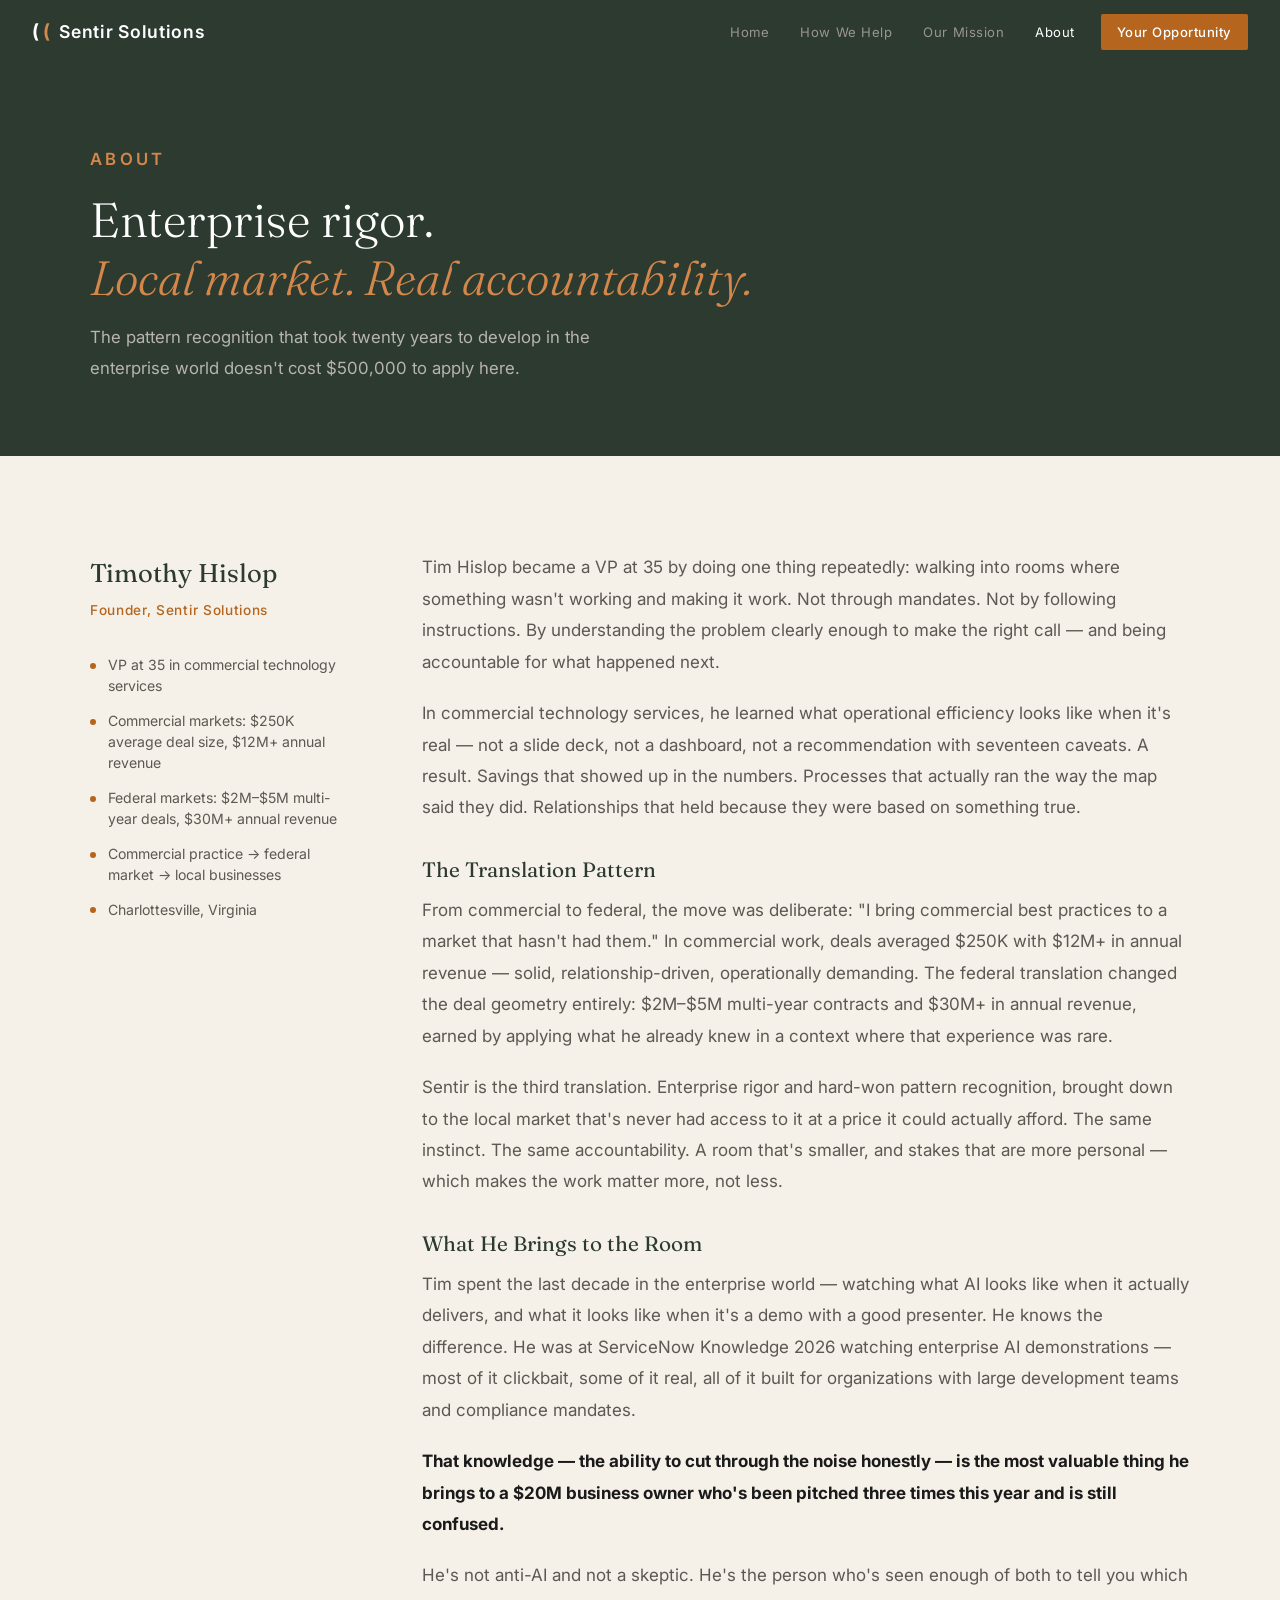
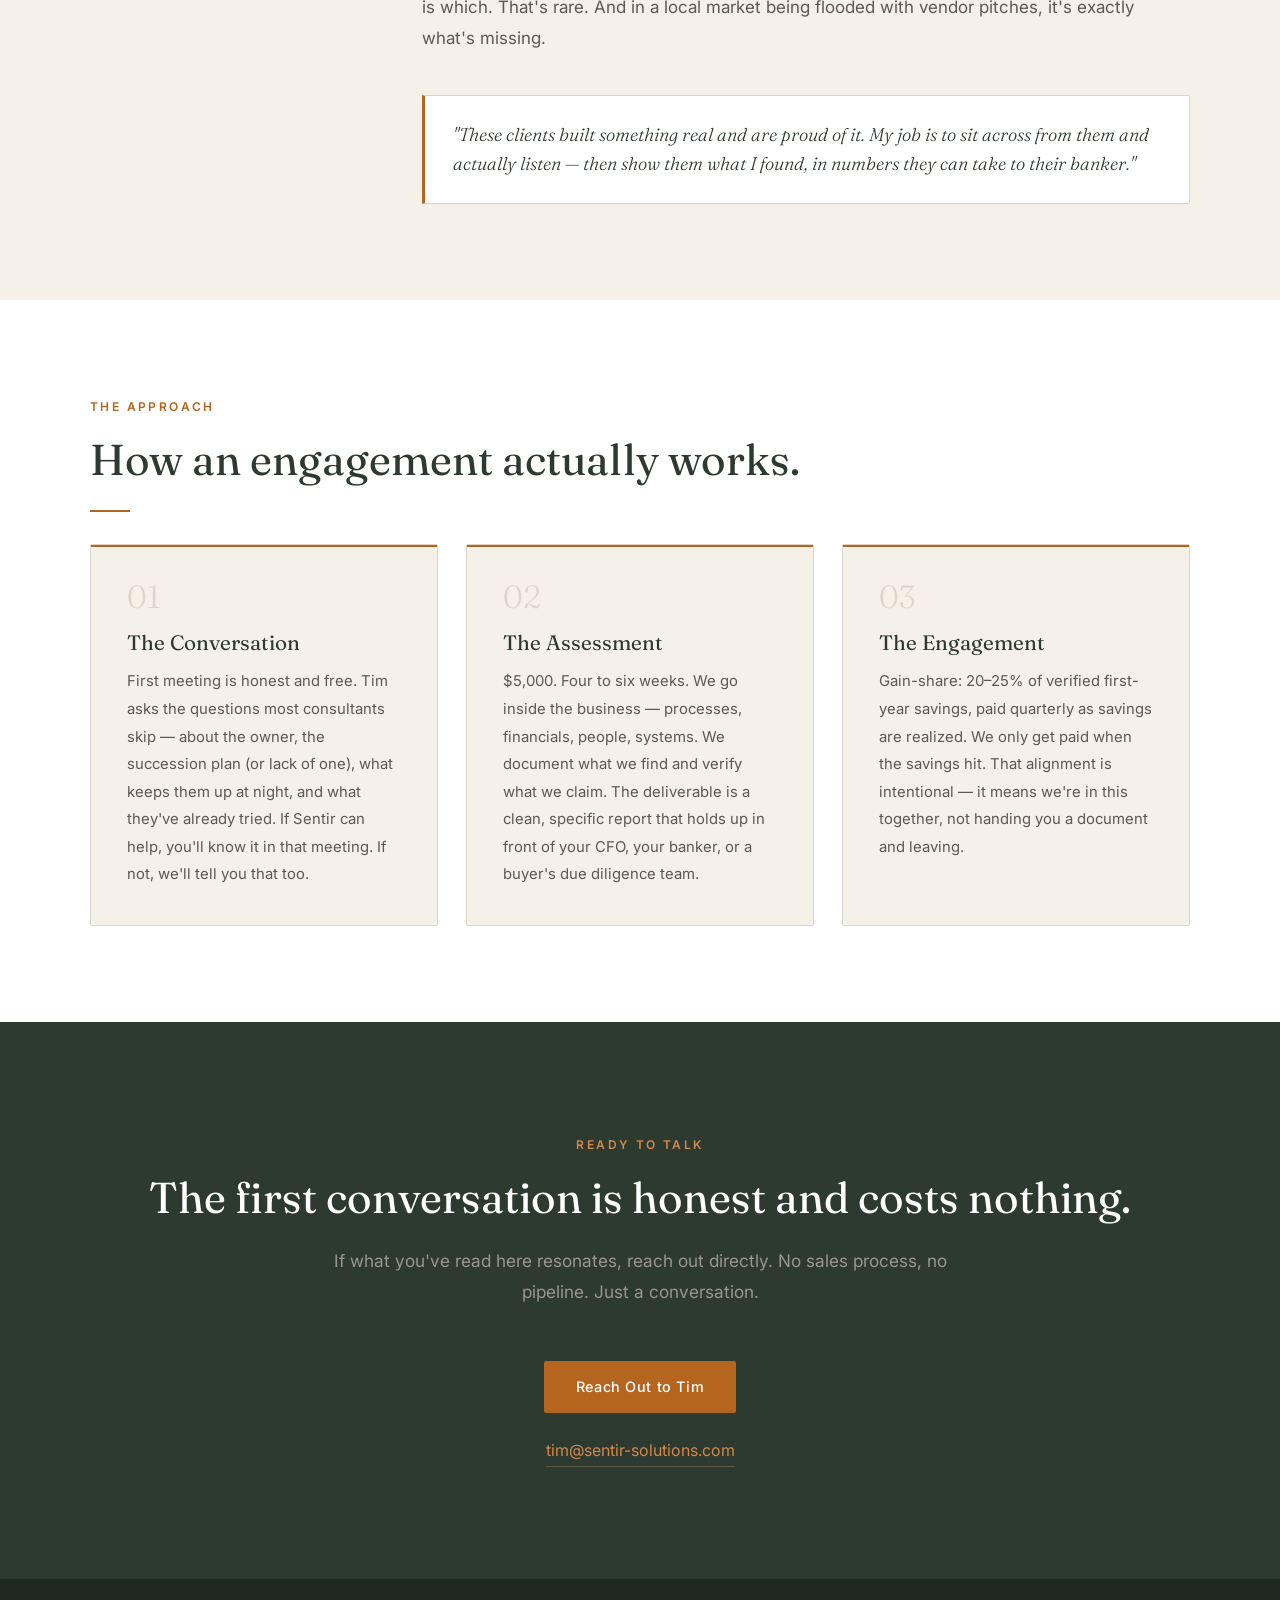
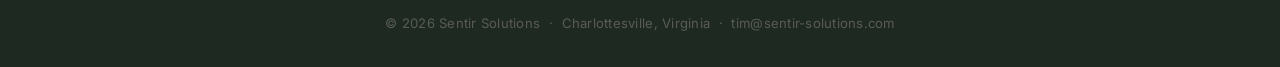
==== about.html @ 511f0173 "site updates" ====
<!DOCTYPE html>
<html lang="en">
<head>
  <meta charset="UTF-8" />
  <meta name="viewport" content="width=device-width, initial-scale=1.0" />
  <title>About — Sentir Solutions</title>
  <meta name="description" content="Tim Hislop brings twenty years of enterprise-scale pattern recognition to Virginia businesses that have never had access to it — at a price they can actually afford." />
  <link rel="preconnect" href="https://fonts.googleapis.com" />
  <link rel="preconnect" href="https://fonts.gstatic.com" crossorigin />
  <link href="https://fonts.googleapis.com/css2?family=Fraunces:ital,opsz,wght@0,9..144,300;0,9..144,400;0,9..144,600;1,9..144,300&family=Inter:wght@300;400;500;600&display=swap" rel="stylesheet" />
  <link rel="stylesheet" href="css/styles.css" />
</head>
<body>

  <nav>
    <a class="nav-logo" href="index.html"><span class="mark-pipe1">(</span><span class="mark-pipe2">(</span> Sentir Solutions</a>
    <div class="nav-links">
      <a href="index.html" class="nav-link">Home</a>
      <a href="how-we-help.html" class="nav-link">How We Help</a>
      <a href="mission.html" class="nav-link">Our Mission</a>
      <a href="about.html" class="nav-link active">About</a>
      <a href="opportunity.html" class="nav-link cta">Your Opportunity</a>
    </div>
  </nav>

  <div class="page-hero">
    <div class="container">
      <p class="section-label light">About</p>
      <h1>Enterprise rigor.<br /><em>Local market. Real accountability.</em></h1>
      <p>
        The pattern recognition that took twenty years to develop in the enterprise world
        doesn't cost $500,000 to apply here.
      </p>
    </div>
  </div>

  <!-- MAIN BIO -->
  <section>
    <div class="container">
      <div style="display:grid; grid-template-columns:260px 1fr; gap:4.5rem; align-items:start;" class="two-col">

        <div class="fade-in" style="position:sticky; top:calc(var(--nav-h) + 2rem);">
          <div style="font-family:'Fraunces',serif; font-size:1.6rem; font-weight:400; color:var(--dark); margin-bottom:0.2rem;">Timothy Hislop</div>
          <div style="font-size:0.85rem; color:var(--accent); font-weight:500; letter-spacing:0.05em; margin-bottom:2rem;">Founder, Sentir Solutions</div>
          <div style="display:flex; flex-direction:column; gap:0.85rem;">
            <div style="display:flex; gap:0.75rem; align-items:flex-start; font-size:0.88rem; color:var(--muted); line-height:1.5;">
              <div style="width:6px; height:6px; background:var(--accent); border-radius:50%; margin-top:0.55rem; flex-shrink:0;"></div>
              <span>VP at 35 in commercial technology services</span>
            </div>
            <div style="display:flex; gap:0.75rem; align-items:flex-start; font-size:0.88rem; color:var(--muted); line-height:1.5;">
              <div style="width:6px; height:6px; background:var(--accent); border-radius:50%; margin-top:0.55rem; flex-shrink:0;"></div>
              <span>Commercial markets: $250K average deal size, $12M+ annual revenue</span>
            </div>
            <div style="display:flex; gap:0.75rem; align-items:flex-start; font-size:0.88rem; color:var(--muted); line-height:1.5;">
              <div style="width:6px; height:6px; background:var(--accent); border-radius:50%; margin-top:0.55rem; flex-shrink:0;"></div>
              <span>Federal markets: $2M–$5M multi-year deals, $30M+ annual revenue</span>
            </div>
            <div style="display:flex; gap:0.75rem; align-items:flex-start; font-size:0.88rem; color:var(--muted); line-height:1.5;">
              <div style="width:6px; height:6px; background:var(--accent); border-radius:50%; margin-top:0.55rem; flex-shrink:0;"></div>
              <span>Commercial practice → federal market → local businesses</span>
            </div>
            <div style="display:flex; gap:0.75rem; align-items:flex-start; font-size:0.88rem; color:var(--muted); line-height:1.5;">
              <div style="width:6px; height:6px; background:var(--accent); border-radius:50%; margin-top:0.55rem; flex-shrink:0;"></div>
              <span>Charlottesville, Virginia</span>
            </div>
          </div>
        </div>

        <div class="fade-in">
          <p style="color:var(--muted); margin-bottom:1.25rem;">
            Tim Hislop became a VP at 35 by doing one thing repeatedly: walking into rooms
            where something wasn't working and making it work. Not through mandates.
            Not by following instructions. By understanding the problem clearly enough
            to make the right call — and being accountable for what happened next.
          </p>
          <p style="color:var(--muted); margin-bottom:1.25rem;">
            In commercial technology services, he learned what operational efficiency looks like
            when it's real — not a slide deck, not a dashboard, not a recommendation with
            seventeen caveats. A result. Savings that showed up in the numbers.
            Processes that actually ran the way the map said they did.
            Relationships that held because they were based on something true.
          </p>

          <h3 style="margin-top:2rem; margin-bottom:0.75rem;">The Translation Pattern</h3>
          <p style="color:var(--muted); margin-bottom:1.25rem;">
            From commercial to federal, the move was deliberate: "I bring commercial best practices
            to a market that hasn't had them." In commercial work, deals averaged $250K with
            $12M+ in annual revenue — solid, relationship-driven, operationally demanding.
            The federal translation changed the deal geometry entirely: $2M–$5M multi-year
            contracts and $30M+ in annual revenue, earned by applying what he already knew
            in a context where that experience was rare.
          </p>
          <p style="color:var(--muted); margin-bottom:1.25rem;">
            Sentir is the third translation. Enterprise rigor and hard-won pattern recognition,
            brought down to the local market that's never had access to it at a price
            it could actually afford. The same instinct. The same accountability.
            A room that's smaller, and stakes that are more personal — which makes
            the work matter more, not less.
          </p>

          <h3 style="margin-top:2rem; margin-bottom:0.75rem;">What He Brings to the Room</h3>
          <p style="color:var(--muted); margin-bottom:1.25rem;">
            Tim spent the last decade in the enterprise world — watching what AI looks like
            when it actually delivers, and what it looks like when it's a demo with a
            good presenter. He knows the difference. He was at ServiceNow Knowledge 2026
            watching enterprise AI demonstrations — most of it clickbait, some of it real,
            all of it built for organizations with large development teams and compliance mandates.
          </p>
          <p style="color:var(--muted); margin-bottom:1.25rem;">
            <strong style="color:var(--text);">
              That knowledge — the ability to cut through the noise honestly — is the most
              valuable thing he brings to a $20M business owner who's been pitched three
              times this year and is still confused.
            </strong>
          </p>
          <p style="color:var(--muted);">
            He's not anti-AI and not a skeptic. He's the person who's seen enough of both
            to tell you which is which. That's rare. And in a local market being flooded
            with vendor pitches, it's exactly what's missing.
          </p>

          <div style="background:var(--bg-alt); border:1px solid var(--border); border-left:3px solid var(--accent); padding:1.5rem 1.75rem; margin-top:2.5rem; border-radius:0 2px 2px 0;">
            <p style="font-family:'Fraunces',serif; font-size:1.15rem; font-weight:300; font-style:italic; color:var(--dark); line-height:1.6; margin:0;">
              "These clients built something real and are proud of it.
              My job is to sit across from them and actually listen — then show them
              what I found, in numbers they can take to their banker."
            </p>
          </div>
        </div>

      </div>
    </div>
  </section>

  <!-- SENTIR APPROACH -->
  <section class="alt">
    <div class="container">
      <p class="section-label fade-in">The Approach</p>
      <h2 class="fade-in">How an engagement actually works.</h2>
      <div class="divider fade-in"></div>
      <div style="display:grid; grid-template-columns:repeat(3,1fr); gap:1.75rem;" class="three-col fade-in">
        <div class="card">
          <div class="card-number">01</div>
          <h3>The Conversation</h3>
          <p style="font-size:0.93rem; color:var(--muted);">
            First meeting is honest and free. Tim asks the questions most consultants skip —
            about the owner, the succession plan (or lack of one), what keeps them up at night,
            and what they've already tried. If Sentir can help, you'll know it in that meeting.
            If not, we'll tell you that too.
          </p>
        </div>
        <div class="card">
          <div class="card-number">02</div>
          <h3>The Assessment</h3>
          <p style="font-size:0.93rem; color:var(--muted);">
            $5,000. Four to six weeks. We go inside the business — processes, financials,
            people, systems. We document what we find and verify what we claim.
            The deliverable is a clean, specific report that holds up in front of
            your CFO, your banker, or a buyer's due diligence team.
          </p>
        </div>
        <div class="card">
          <div class="card-number">03</div>
          <h3>The Engagement</h3>
          <p style="font-size:0.93rem; color:var(--muted);">
            Gain-share: 20–25% of verified first-year savings, paid quarterly as savings
            are realized. We only get paid when the savings hit. That alignment is intentional —
            it means we're in this together, not handing you a document and leaving.
          </p>
        </div>
      </div>
    </div>
  </section>

  <section class="contact-section">
    <div class="container">
      <p class="section-label light fade-in">Ready to Talk</p>
      <h2 class="light fade-in">The first conversation is honest and costs nothing.</h2>
      <p class="lead light fade-in" style="margin:1.25rem auto 0;">
        If what you've read here resonates, reach out directly.
        No sales process, no pipeline. Just a conversation.
      </p>
      <br />
      <a class="btn-primary fade-in" href="mailto:tim@sentir-solutions.com" style="margin-top:1.5rem;">
        Reach Out to Tim
      </a>
      <br />
      <a class="contact-email fade-in" href="mailto:tim@sentir-solutions.com">tim@sentir-solutions.com</a>
    </div>
  </section>

  <footer>
    <p>© 2026 Sentir Solutions &nbsp;·&nbsp; Charlottesville, Virginia &nbsp;·&nbsp;
      <a href="mailto:tim@sentir-solutions.com">tim@sentir-solutions.com</a>
    </p>
  </footer>

  <script>
    const observer = new IntersectionObserver(
      (entries) => entries.forEach(e => e.isIntersecting && e.target.classList.add('visible')),
      { threshold: 0.1, rootMargin: '0px 0px -30px 0px' }
    );
    document.querySelectorAll('.fade-in').forEach(el => observer.observe(el));
  </script>

</body>
</html>
---- css/styles.css ----
/* ============================================================
   Sentir Solutions — Shared Stylesheet
   ============================================================ */

*, *::before, *::after { box-sizing: border-box; margin: 0; padding: 0; }

:root {
  --bg:        #F5F0E8;  /* Cream — background / fills */
  --bg-alt:    #FFFFFF;  /* White — base */
  --dark:      #2C3A2F;  /* Forest Green — primary dominant */
  --darker:    #1E2A21;  /* Deeper Forest Green — footer */
  --text:      #1A1A1A;
  --muted:     #5C5852;
  --accent:    #B5651D;  /* Copper — accent / contrast */
  --accent-lt: #D4874A;  /* Copper light — for use on dark green backgrounds */
  --border:    #DDD6C8;
  --max:       1100px;
  --nav-h:     64px;
}

html { scroll-behavior: smooth; }

body {
  font-family: 'Inter', sans-serif;
  background: var(--bg);
  color: var(--text);
  font-size: 17px;
  line-height: 1.7;
  -webkit-font-smoothing: antialiased;
}

/* ── GOOGLE FONTS IMPORT ── */
/* Each page links this CSS file after the Google Fonts link tag */

/* ── NAV ── */
nav {
  position: sticky;
  top: 0;
  z-index: 100;
  background: var(--dark);
  padding: 0 2rem;
  height: var(--nav-h);
  display: flex;
  align-items: center;
  justify-content: space-between;
  gap: 1rem;
}

.nav-logo {
  font-family: 'Inter', sans-serif;
  font-weight: 600;
  font-size: 1.1rem;
  color: #FFFFFF;
  letter-spacing: 0.04em;
  text-decoration: none;
  flex-shrink: 0;
  display: flex;
  align-items: center;
  gap: 0.4rem;
}

/* || Sentir Solutions wordmark — Forest Green bg: pipe1=white, pipe2=copper */
.mark-pipe1 {
  color: #FFFFFF;
  font-size: 1.2rem;
  font-weight: 700;
  letter-spacing: -0.1em;
  line-height: 1;
}

.mark-pipe2 {
  color: var(--accent-lt); /* copper on green background */
  font-size: 1.2rem;
  font-weight: 700;
  letter-spacing: 0;
  line-height: 1;
  margin-right: 0.15rem;
}

.nav-links {
  display: flex;
  align-items: center;
  gap: 0.25rem;
}

.nav-link {
  font-family: 'Inter', sans-serif;
  font-size: 0.82rem;
  font-weight: 400;
  letter-spacing: 0.04em;
  color: #9A9690;
  text-decoration: none;
  padding: 0.4rem 0.85rem;
  border-radius: 2px;
  transition: color 0.2s;
  white-space: nowrap;
}

.nav-link:hover { color: #FFFFFF; }
.nav-link.active { color: #FFFFFF; }

.nav-link.cta {
  background: var(--accent);
  color: #FFFFFF;
  font-weight: 500;
  margin-left: 0.5rem;
  padding: 0.45rem 1rem;
  transition: background 0.2s;
}

.nav-link.cta:hover { background: var(--accent-lt); color: #FFFFFF; }
.nav-link.cta.active { background: var(--accent-lt); }

/* ── HERO ── */
.hero {
  background: var(--dark);
  color: #FFFFFF;
  padding: 7rem 2rem 6rem;
  text-align: center;
}

.hero-eyebrow {
  font-size: 0.78rem;
  font-weight: 500;
  letter-spacing: 0.16em;
  text-transform: uppercase;
  color: var(--accent-lt);
  margin-bottom: 1.75rem;
}

.hero h1 {
  font-family: 'Fraunces', serif;
  font-weight: 300;
  font-size: clamp(2.2rem, 5vw, 3.6rem);
  line-height: 1.18;
  max-width: 820px;
  margin: 0 auto 1.75rem;
  color: #FFFFFF;
}

.hero h1 em { font-style: italic; color: var(--accent-lt); }

.hero-sub {
  font-size: 1.1rem;
  color: #B8B4AF;
  max-width: 580px;
  margin: 0 auto 2.75rem;
  line-height: 1.85;
}

.hero-actions {
  display: flex;
  gap: 1rem;
  justify-content: center;
  flex-wrap: wrap;
}

.hero-rule {
  width: 48px;
  height: 2px;
  background: var(--accent);
  margin: 4rem auto 0;
  opacity: 0.5;
}

/* ── BUTTONS ── */
.btn-primary {
  display: inline-block;
  background: var(--accent);
  color: #FFFFFF;
  text-decoration: none;
  font-size: 0.9rem;
  font-weight: 500;
  letter-spacing: 0.04em;
  padding: 0.85rem 2rem;
  border-radius: 2px;
  border: none;
  cursor: pointer;
  transition: background 0.2s;
  font-family: 'Inter', sans-serif;
}

.btn-primary:hover { background: var(--accent-lt); }

.btn-ghost {
  display: inline-block;
  background: transparent;
  color: #FFFFFF;
  text-decoration: none;
  font-size: 0.9rem;
  font-weight: 400;
  letter-spacing: 0.04em;
  padding: 0.85rem 2rem;
  border-radius: 2px;
  border: 1px solid rgba(255,255,255,0.25);
  cursor: pointer;
  transition: border-color 0.2s, color 0.2s;
  font-family: 'Inter', sans-serif;
}

.btn-ghost:hover { border-color: var(--accent-lt); color: var(--accent-lt); }

.btn-outline {
  display: inline-block;
  background: transparent;
  color: var(--accent);
  text-decoration: none;
  font-size: 0.88rem;
  font-weight: 500;
  letter-spacing: 0.04em;
  padding: 0.75rem 1.75rem;
  border-radius: 2px;
  border: 1px solid var(--accent);
  cursor: pointer;
  transition: background 0.2s, color 0.2s;
  font-family: 'Inter', sans-serif;
}

.btn-outline:hover { background: var(--accent); color: #FFFFFF; }

/* ── LAYOUT ── */
.container {
  max-width: var(--max);
  margin: 0 auto;
}

section { padding: 6rem 2rem; }
section.alt { background: var(--bg-alt); }
section.dark { background: var(--dark); color: #FFFFFF; }

/* ── TYPOGRAPHY ── */
.section-label {
  font-size: 0.75rem;
  font-weight: 600;
  letter-spacing: 0.2em;
  text-transform: uppercase;
  color: var(--accent);
  margin-bottom: 1rem;
}

.section-label.light { color: var(--accent-lt); }

h2 {
  font-family: 'Fraunces', serif;
  font-weight: 400;
  font-size: clamp(1.8rem, 3.5vw, 2.7rem);
  line-height: 1.22;
  color: var(--dark);
  margin-bottom: 1.25rem;
}

h2.light { color: #FFFFFF; }
h2 em { font-style: italic; color: var(--accent); }
h2.light em { color: var(--accent-lt); }

h3 {
  font-family: 'Fraunces', serif;
  font-weight: 400;
  font-size: 1.3rem;
  color: var(--dark);
  line-height: 1.3;
  margin-bottom: 0.75rem;
}

.lead {
  font-size: 1.08rem;
  color: var(--muted);
  max-width: 640px;
  line-height: 1.85;
}

.lead.light { color: #9A9690; }

p { line-height: 1.85; }

.divider {
  width: 40px;
  height: 2px;
  background: var(--accent);
  margin: 1.5rem 0 2rem;
}

/* ── CARDS ── */
.card {
  background: var(--bg);
  border: 1px solid var(--border);
  padding: 2.25rem;
  border-radius: 2px;
  position: relative;
}

.card::before {
  content: '';
  position: absolute;
  top: 0; left: 0; right: 0;
  height: 2px;
  background: var(--accent);
}

.card-number {
  font-family: 'Fraunces', serif;
  font-size: 2rem;
  font-weight: 300;
  color: var(--border);
  margin-bottom: 1rem;
  line-height: 1;
}

/* ── STAT CARDS ── */
.stat-card {
  background: var(--bg);
  border: 1px solid var(--border);
  border-left: 3px solid var(--accent);
  padding: 1.5rem 1.75rem;
  border-radius: 2px;
}

.stat-card .number {
  font-family: 'Fraunces', serif;
  font-size: 2.4rem;
  font-weight: 400;
  color: var(--dark);
  line-height: 1;
  margin-bottom: 0.4rem;
}

.stat-card .label {
  font-size: 0.88rem;
  color: var(--muted);
  line-height: 1.5;
}

/* ── CALLOUT BOX ── */
.callout {
  background: var(--dark);
  color: #FFFFFF;
  padding: 2.5rem;
  border-radius: 2px;
}

.callout .callout-label {
  font-size: 0.72rem;
  font-weight: 600;
  letter-spacing: 0.2em;
  text-transform: uppercase;
  color: var(--accent-lt);
  margin-bottom: 1.25rem;
}

.callout blockquote {
  font-family: 'Fraunces', serif;
  font-weight: 300;
  font-size: 1.35rem;
  line-height: 1.55;
  font-style: italic;
}

.callout .callout-note {
  font-size: 0.82rem;
  color: #9A9690;
  margin-top: 1.25rem;
  line-height: 1.6;
}

/* ── CONTACT SECTION ── */
.contact-section {
  background: var(--dark);
  color: #FFFFFF;
  text-align: center;
  padding: 7rem 2rem;
}

.contact-email {
  display: inline-block;
  font-size: 1rem;
  color: var(--accent-lt);
  text-decoration: none;
  border-bottom: 1px solid rgba(196, 160, 106, 0.3);
  padding-bottom: 2px;
  transition: border-color 0.2s;
  margin-top: 1.5rem;
}

.contact-email:hover { border-color: var(--accent-lt); }

/* ── FOOTER ── */
footer {
  background: var(--darker);
  color: #5A5A5A;
  padding: 2rem;
  text-align: center;
  font-size: 0.82rem;
  letter-spacing: 0.02em;
}

footer a { color: #5A5A5A; text-decoration: none; }
footer a:hover { color: var(--accent-lt); }

/* ── FADE IN ── */
.fade-in {
  opacity: 0;
  transform: translateY(18px);
  transition: opacity 0.65s ease, transform 0.65s ease;
}

.fade-in.visible {
  opacity: 1;
  transform: translateY(0);
}

/* ── PAGE HERO (interior pages) ── */
.page-hero {
  background: var(--dark);
  color: #FFFFFF;
  padding: 5rem 2rem 4.5rem;
}

.page-hero h1 {
  font-family: 'Fraunces', serif;
  font-weight: 300;
  font-size: clamp(2rem, 4vw, 3rem);
  line-height: 1.2;
  color: #FFFFFF;
  max-width: 700px;
  margin-bottom: 1rem;
}

.page-hero h1 em { font-style: italic; color: var(--accent-lt); }

.page-hero p {
  font-size: 1.05rem;
  color: #B8B4AF;
  max-width: 560px;
  line-height: 1.85;
}

/* ── RESPONSIVE ── */
@media (max-width: 900px) {
  .two-col { grid-template-columns: 1fr !important; gap: 2.5rem !important; }
  .three-col { grid-template-columns: 1fr !important; }
}

@media (max-width: 680px) {
  nav { padding: 0 1.25rem; }
  .nav-links { gap: 0; }
  .nav-link { padding: 0.4rem 0.55rem; font-size: 0.75rem; }
  .nav-link.cta { margin-left: 0.25rem; padding: 0.4rem 0.75rem; }
  .hero { padding: 4.5rem 1.25rem 3.5rem; }
  .page-hero { padding: 3.5rem 1.25rem 3rem; }
  section { padding: 4rem 1.25rem; }
  .contact-section { padding: 5rem 1.25rem; }
}
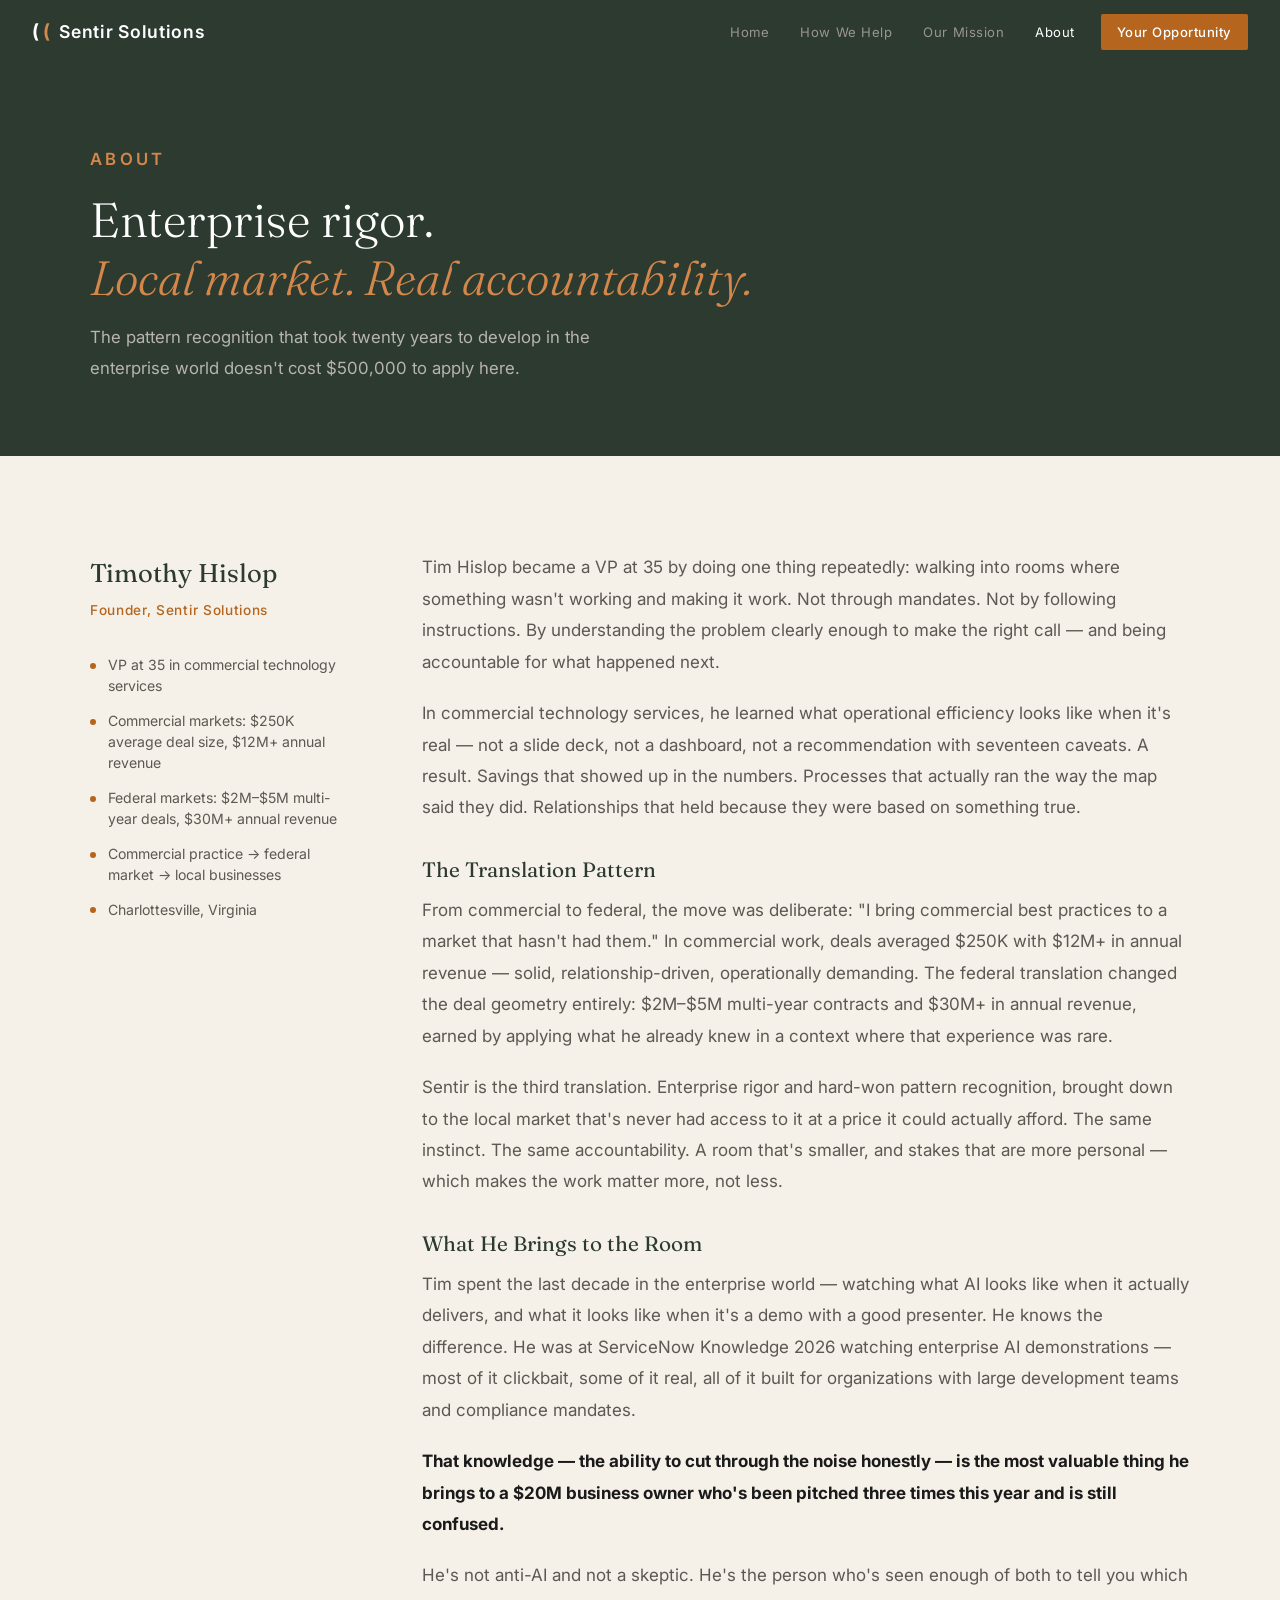
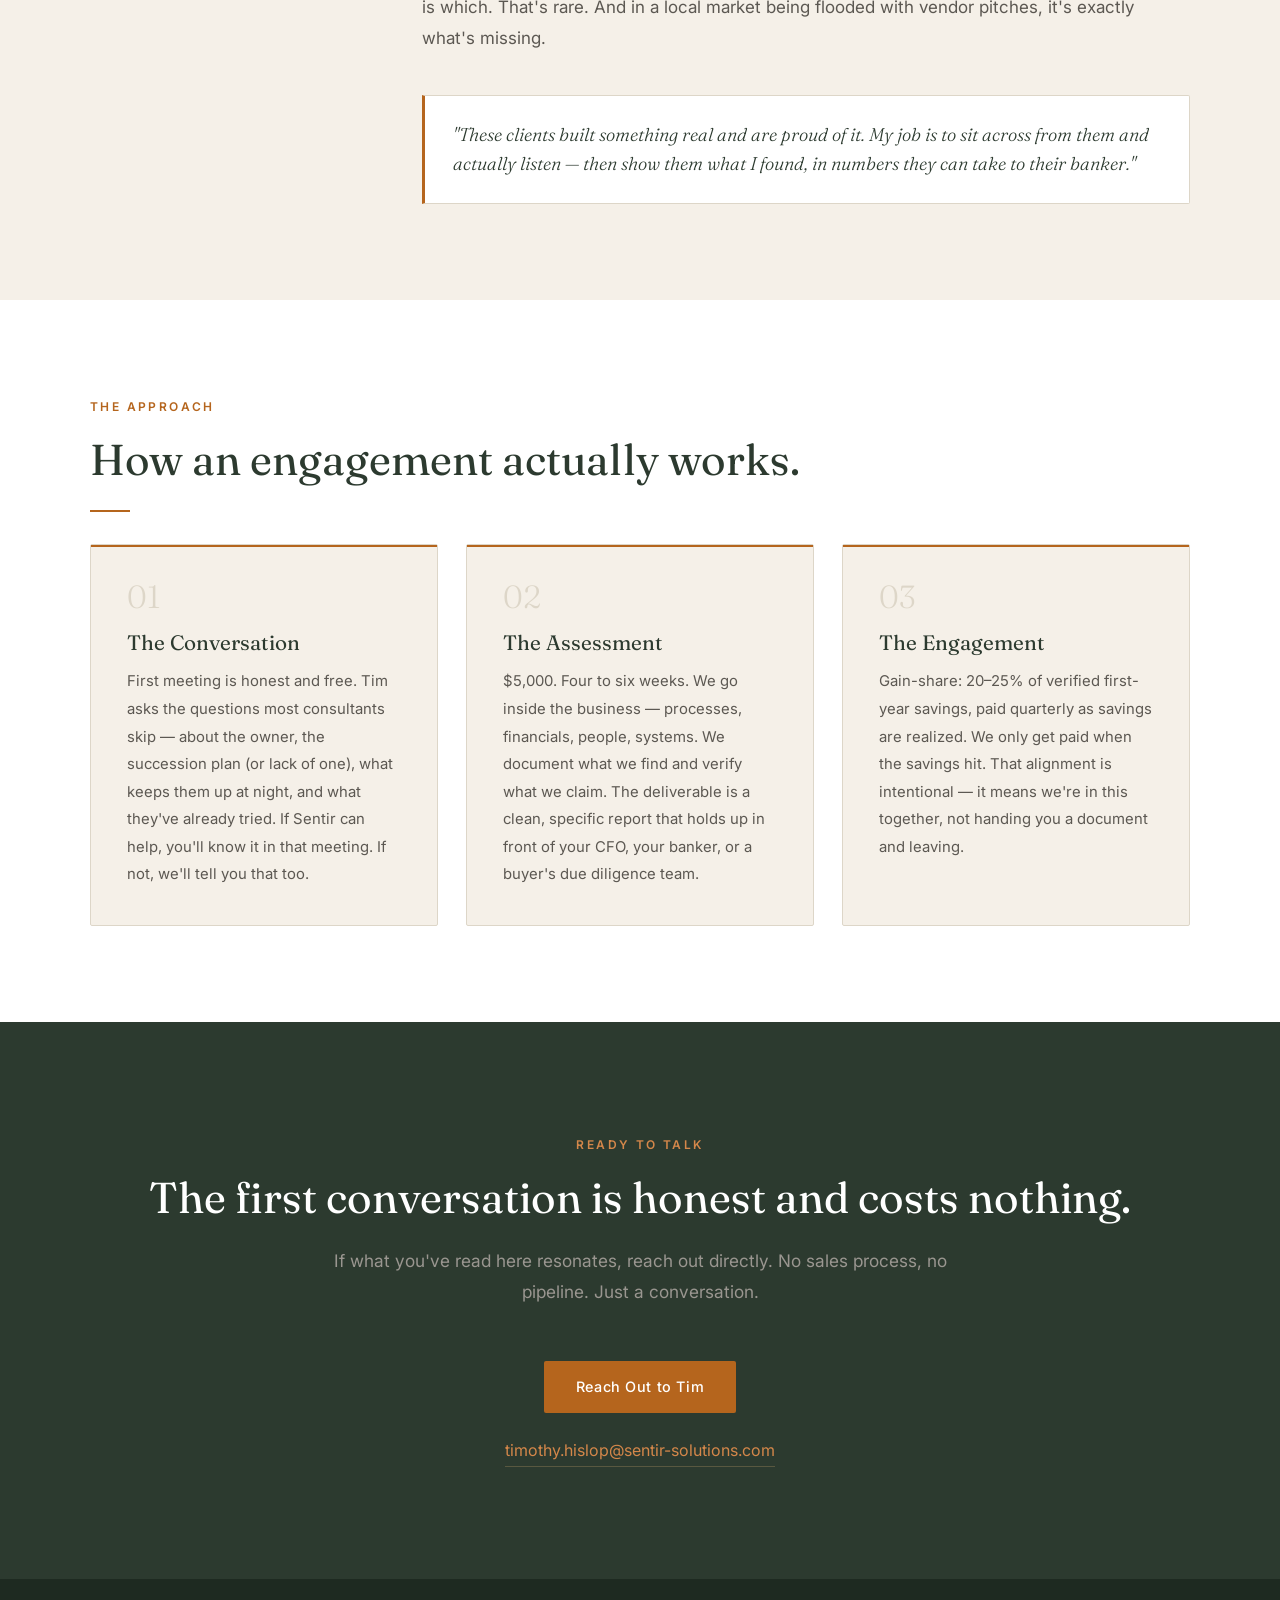
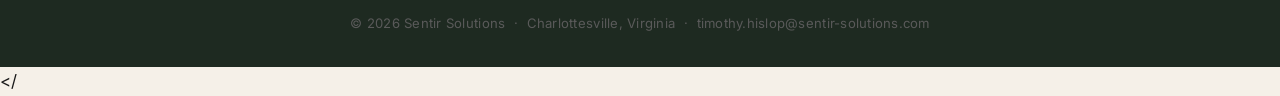
==== commit 90777155: "commit" ====
--- a/about.html
+++ b/about.html
@@ -181,17 +181,17 @@
         No sales process, no pipeline. Just a conversation.
       </p>
       <br />
-      <a class="btn-primary fade-in" href="mailto:tim@sentir-solutions.com" style="margin-top:1.5rem;">
+      <a class="btn-primary fade-in" href="mailto:timothy.hislop@sentir-solutions.com" style="margin-top:1.5rem;">
         Reach Out to Tim
       </a>
       <br />
-      <a class="contact-email fade-in" href="mailto:tim@sentir-solutions.com">tim@sentir-solutions.com</a>
+      <a class="contact-email fade-in" href="mailto:timothy.hislop@sentir-solutions.com">timothy.hislop@sentir-solutions.com</a>
     </div>
   </section>
 
   <footer>
     <p>© 2026 Sentir Solutions &nbsp;·&nbsp; Charlottesville, Virginia &nbsp;·&nbsp;
-      <a href="mailto:tim@sentir-solutions.com">tim@sentir-solutions.com</a>
+      <a href="mailto:timothy.hislop@sentir-solutions.com">timothy.hislop@sentir-solutions.com</a>
     </p>
   </footer>
 
@@ -203,5 +203,4 @@
     document.querySelectorAll('.fade-in').forEach(el => observer.observe(el));
   </script>
 
-</body>
-</html>
+</
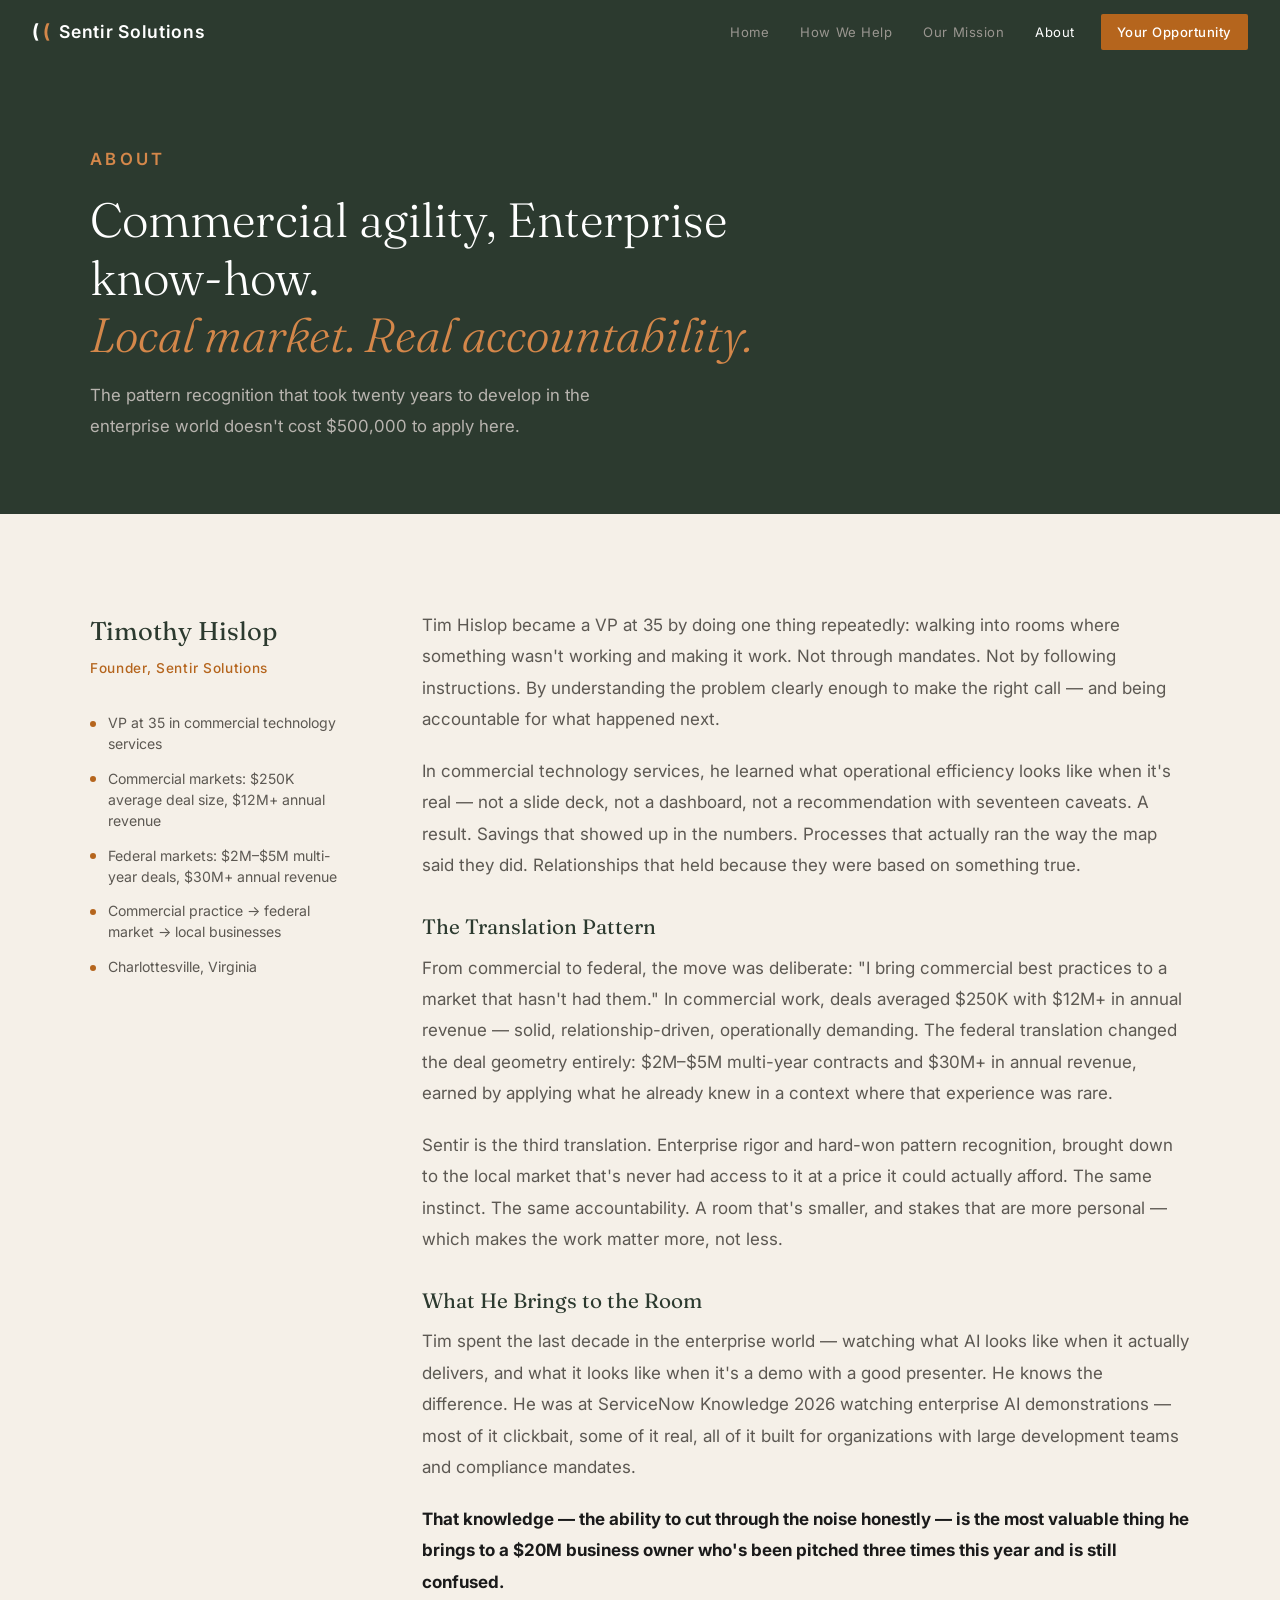
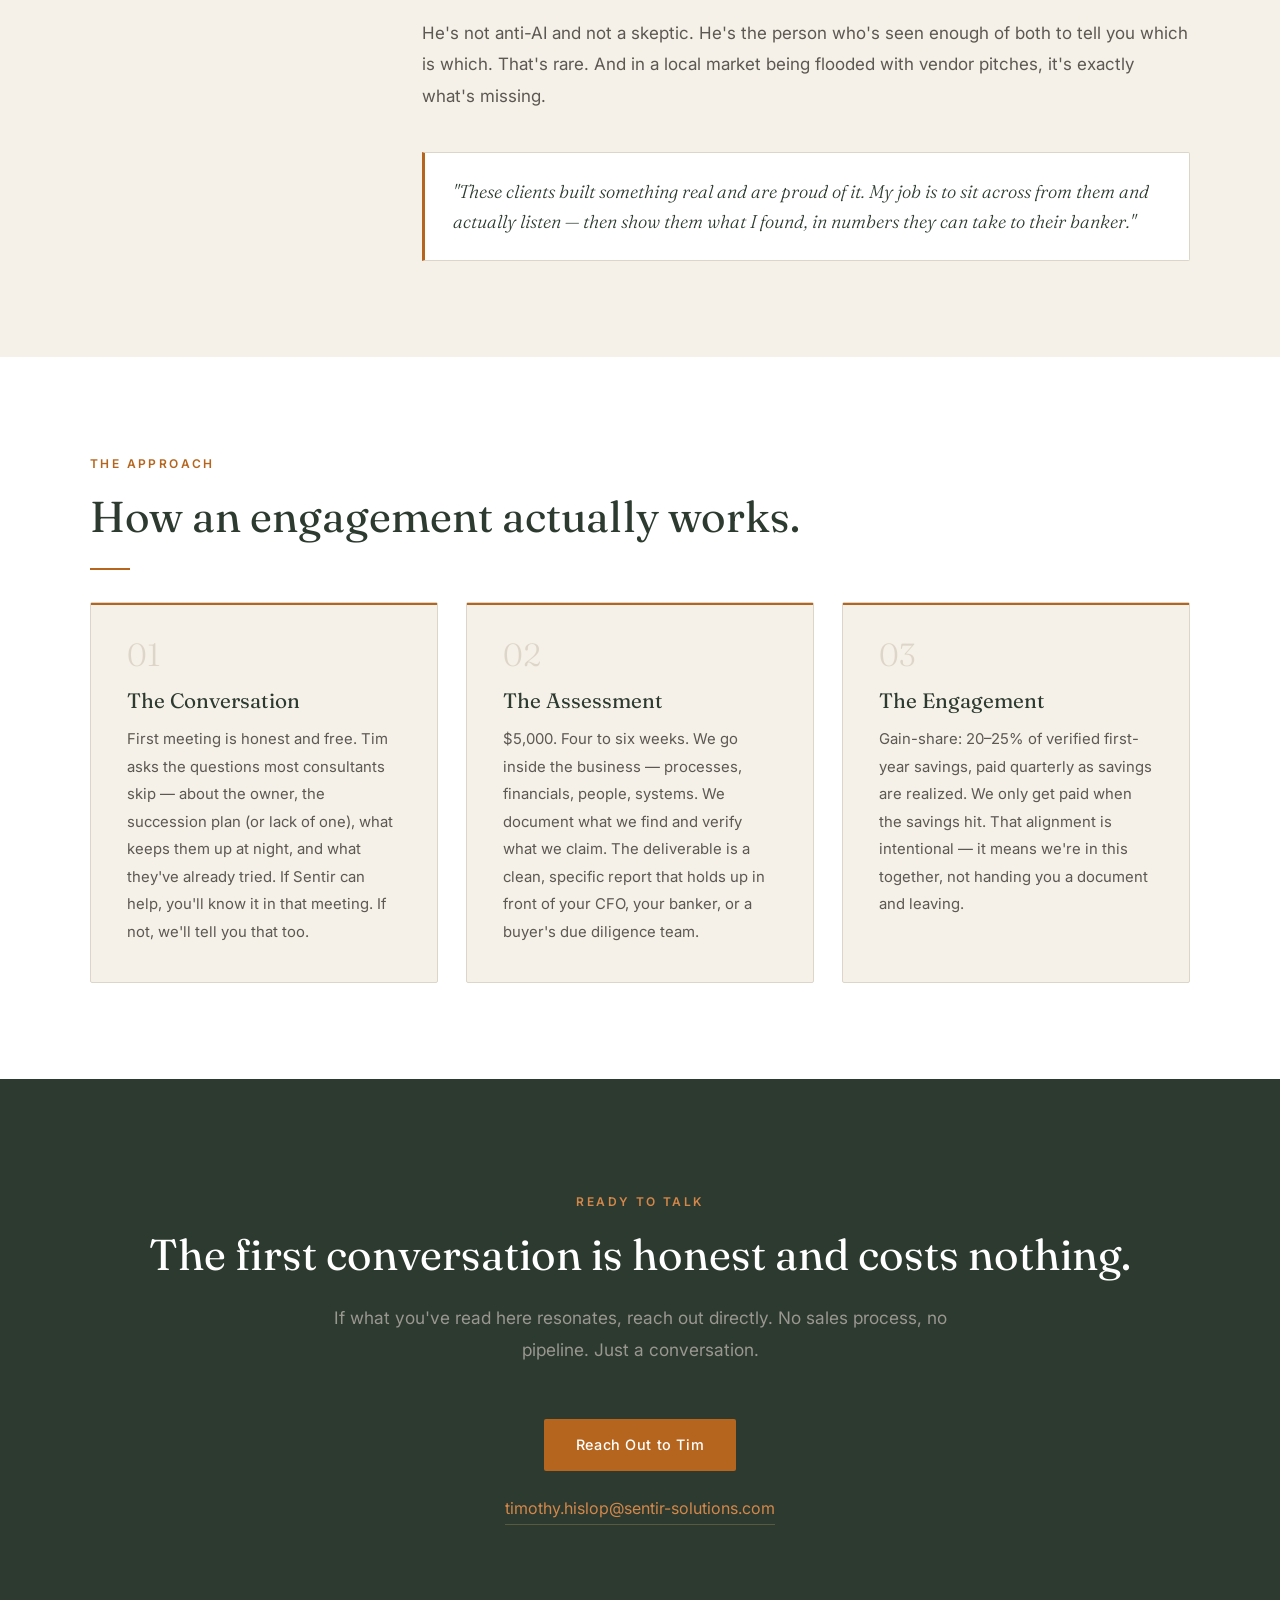
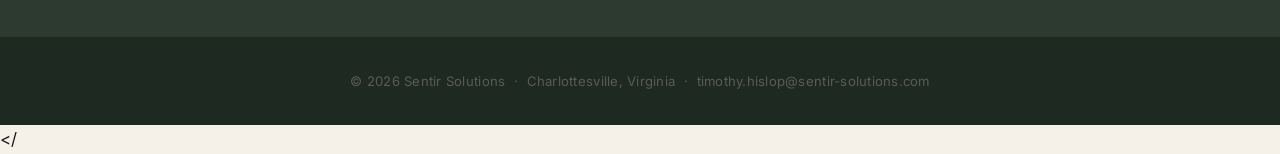
==== commit 5b315a7e: "update pages for new tag line" ====
--- a/about.html
+++ b/about.html
@@ -26,7 +26,7 @@
   <div class="page-hero">
     <div class="container">
       <p class="section-label light">About</p>
-      <h1>Enterprise rigor.<br /><em>Local market. Real accountability.</em></h1>
+      <h1>Commercial agility, Enterprise know-how.<br /><em>Local market. Real accountability.</em></h1>
       <p>
         The pattern recognition that took twenty years to develop in the enterprise world
         doesn't cost $500,000 to apply here.
@@ -39,7 +39,7 @@
     <div class="container">
       <div style="display:grid; grid-template-columns:260px 1fr; gap:4.5rem; align-items:start;" class="two-col">
 
-        <div class="fade-in" style="position:sticky; top:calc(var(--nav-h) + 2rem);">
+        <div class="about-sidebar fade-in" style="position:sticky; top:calc(var(--nav-h) + 2rem);">
           <div style="font-family:'Fraunces',serif; font-size:1.6rem; font-weight:400; color:var(--dark); margin-bottom:0.2rem;">Timothy Hislop</div>
           <div style="font-size:0.85rem; color:var(--accent); font-weight:500; letter-spacing:0.05em; margin-bottom:2rem;">Founder, Sentir Solutions</div>
           <div style="display:flex; flex-direction:column; gap:0.85rem;">
--- a/css/styles.css
+++ b/css/styles.css
@@ -140,6 +140,14 @@
 
 .hero h1 em { font-style: italic; color: var(--accent-lt); }
 
+.hero-intro {
+  font-size: 1.35rem;
+  color: #D4CFC9;
+  white-space: nowrap;
+  margin: 0 auto 1.1rem;
+  line-height: 1.5;
+}
+
 .hero-sub {
   font-size: 1.1rem;
   color: #B8B4AF;
@@ -438,6 +446,7 @@
 @media (max-width: 900px) {
   .two-col { grid-template-columns: 1fr !important; gap: 2.5rem !important; }
   .three-col { grid-template-columns: 1fr !important; }
+  .about-sidebar { position: static !important; }
 }
 
 @media (max-width: 680px) {
@@ -449,4 +458,5 @@
   .page-hero { padding: 3.5rem 1.25rem 3rem; }
   section { padding: 4rem 1.25rem; }
   .contact-section { padding: 5rem 1.25rem; }
-}
+  .hero-intro { white-space: normal; font-size: 1.15rem; }
+}
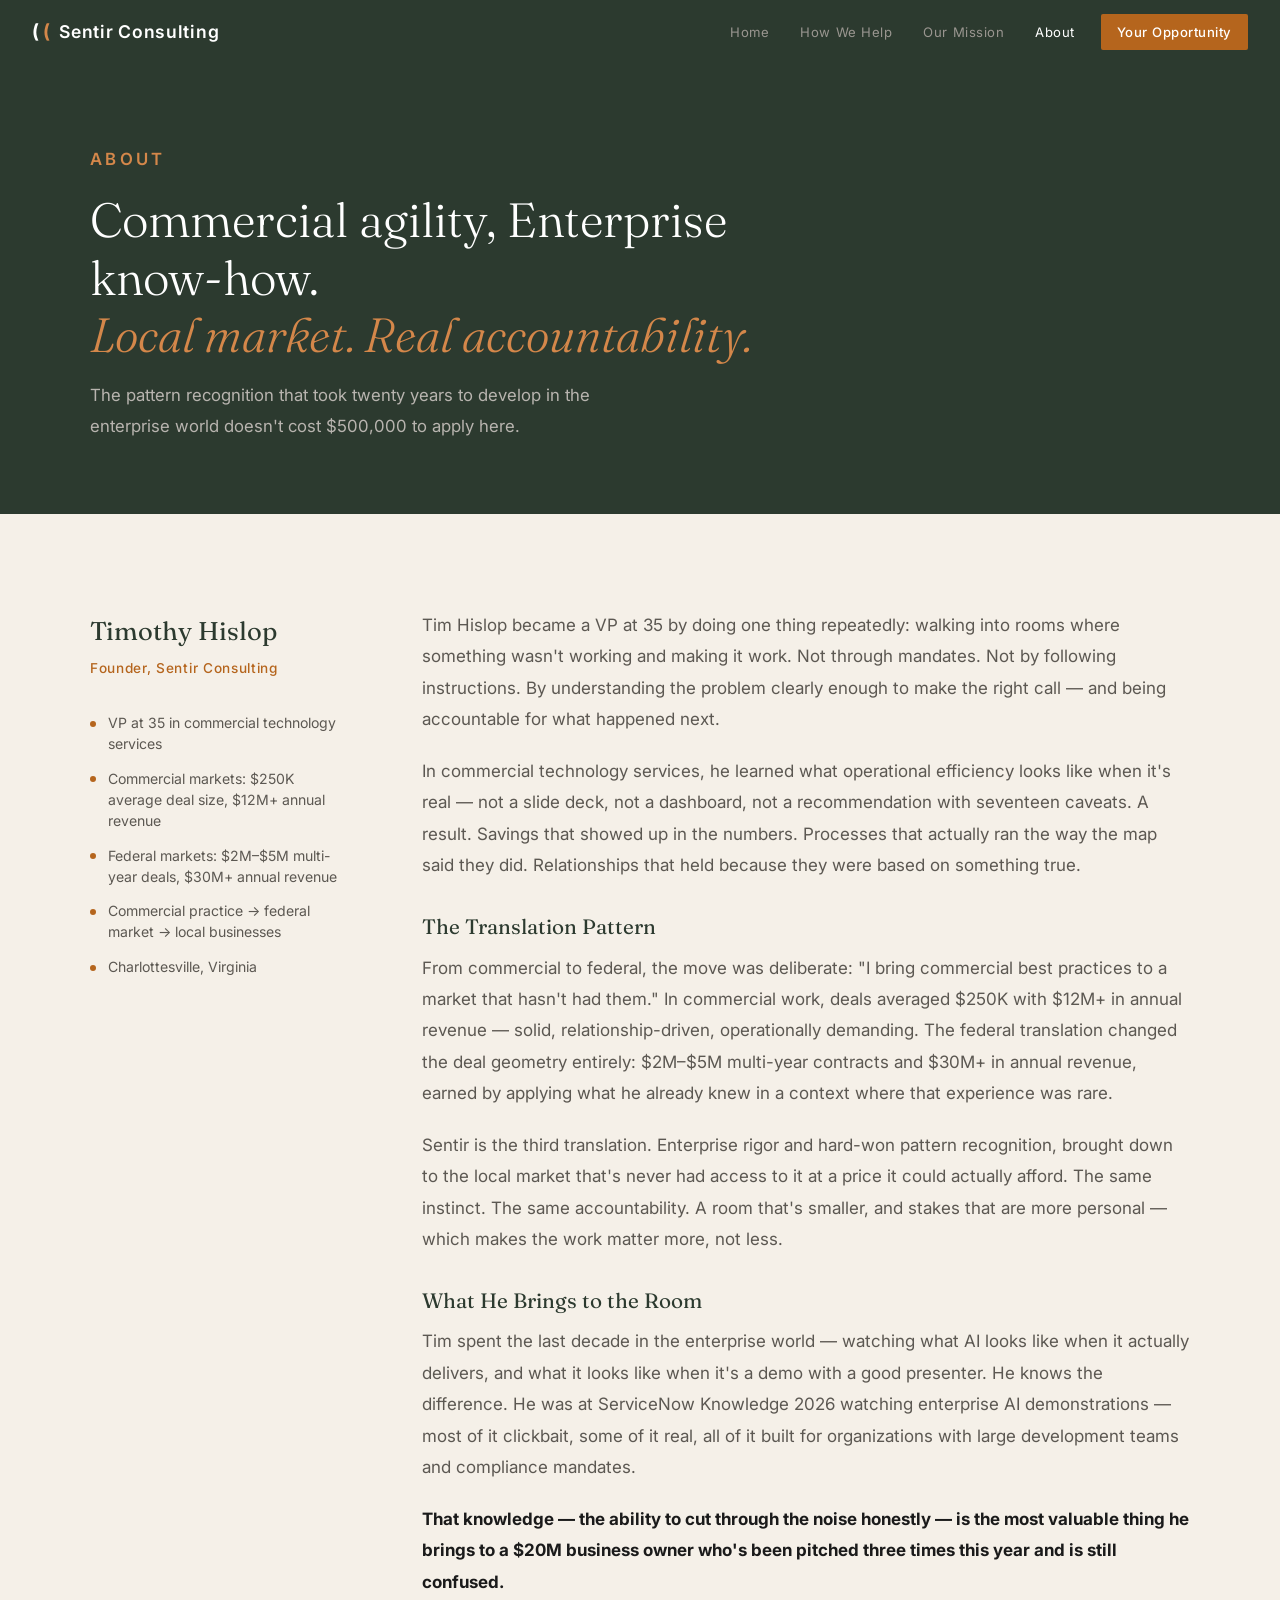
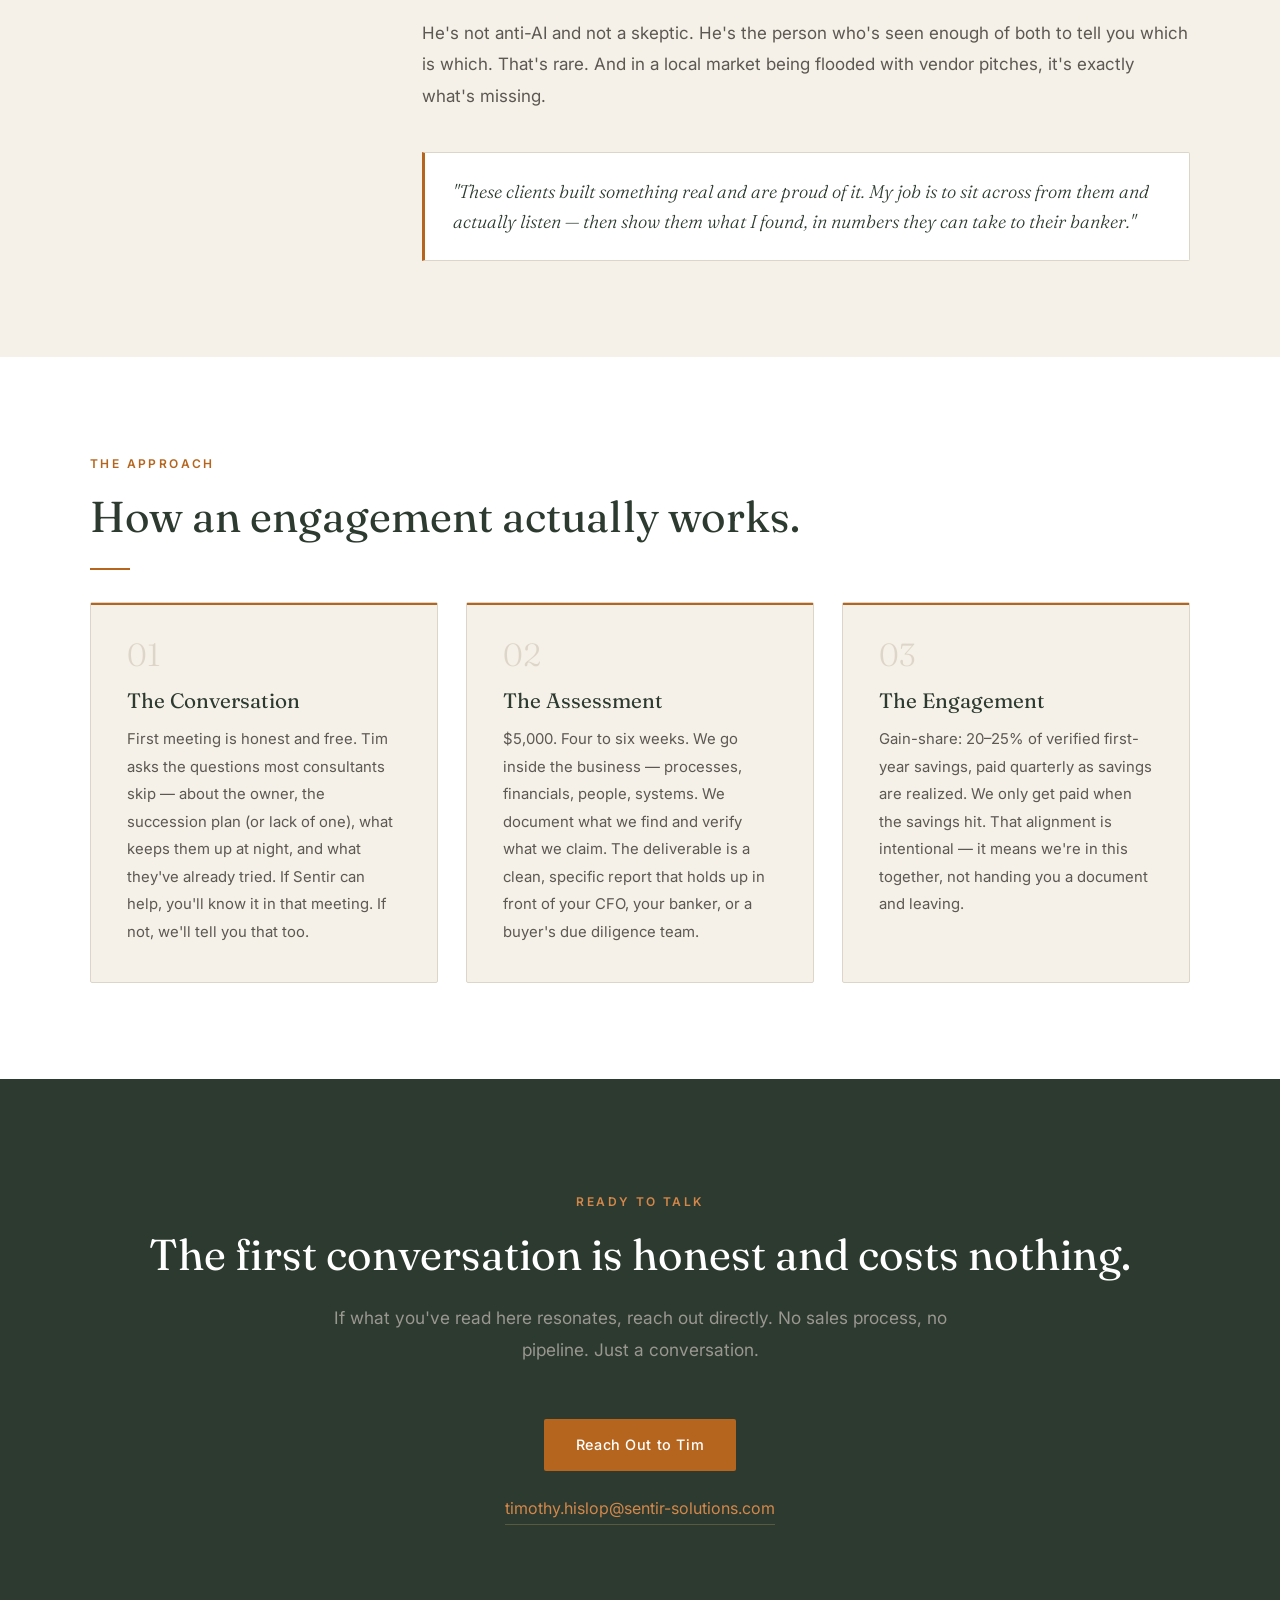
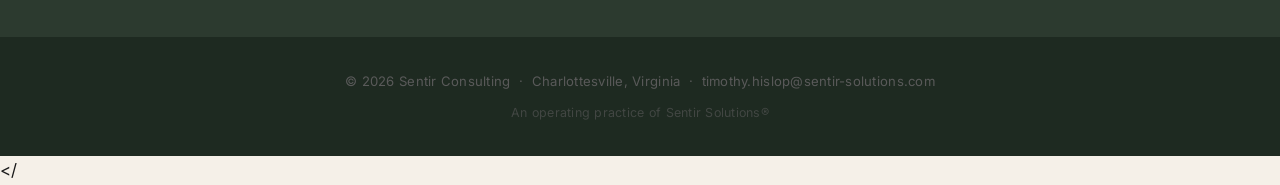
==== commit 56e59648: "Rebrand: Sentir Solutions -> Sentir Consulting throughout; sync website/ folder" ====
--- a/about.html
+++ b/about.html
@@ -3,7 +3,7 @@
 <head>
   <meta charset="UTF-8" />
   <meta name="viewport" content="width=device-width, initial-scale=1.0" />
-  <title>About — Sentir Solutions</title>
+  <title>About — Sentir Consulting</title>
   <meta name="description" content="Tim Hislop brings twenty years of enterprise-scale pattern recognition to Virginia businesses that have never had access to it — at a price they can actually afford." />
   <link rel="preconnect" href="https://fonts.googleapis.com" />
   <link rel="preconnect" href="https://fonts.gstatic.com" crossorigin />
@@ -13,7 +13,7 @@
 <body>
 
   <nav>
-    <a class="nav-logo" href="index.html"><span class="mark-pipe1">(</span><span class="mark-pipe2">(</span> Sentir Solutions</a>
+    <a class="nav-logo" href="index.html"><span class="mark-pipe1">(</span><span class="mark-pipe2">(</span> Sentir Consulting</a>
     <div class="nav-links">
       <a href="index.html" class="nav-link">Home</a>
       <a href="how-we-help.html" class="nav-link">How We Help</a>
@@ -41,7 +41,7 @@
 
         <div class="about-sidebar fade-in" style="position:sticky; top:calc(var(--nav-h) + 2rem);">
           <div style="font-family:'Fraunces',serif; font-size:1.6rem; font-weight:400; color:var(--dark); margin-bottom:0.2rem;">Timothy Hislop</div>
-          <div style="font-size:0.85rem; color:var(--accent); font-weight:500; letter-spacing:0.05em; margin-bottom:2rem;">Founder, Sentir Solutions</div>
+          <div style="font-size:0.85rem; color:var(--accent); font-weight:500; letter-spacing:0.05em; margin-bottom:2rem;">Founder, Sentir Consulting</div>
           <div style="display:flex; flex-direction:column; gap:0.85rem;">
             <div style="display:flex; gap:0.75rem; align-items:flex-start; font-size:0.88rem; color:var(--muted); line-height:1.5;">
               <div style="width:6px; height:6px; background:var(--accent); border-radius:50%; margin-top:0.55rem; flex-shrink:0;"></div>
@@ -190,10 +190,11 @@
   </section>
 
   <footer>
-    <p>© 2026 Sentir Solutions &nbsp;·&nbsp; Charlottesville, Virginia &nbsp;·&nbsp;
+    <p>© 2026 Sentir Consulting &nbsp;·&nbsp; Charlottesville, Virginia &nbsp;·&nbsp;
       <a href="mailto:timothy.hislop@sentir-solutions.com">timothy.hislop@sentir-solutions.com</a>
     </p>
-  </footer>
+    <p style="margin-top:0.5rem; font-size:0.78rem; opacity:0.6;">An operating practice of <a href="https://sentir-solutions.com" style="color:inherit;">Sentir Solutions®</a></p>
+</footer>
 
   <script>
     const observer = new IntersectionObserver(
--- a/css/styles.css
+++ b/css/styles.css
@@ -1,5 +1,5 @@
 /* ============================================================
-   Sentir Solutions — Shared Stylesheet
+   Sentir Consulting — Shared Stylesheet
    ============================================================ */
 
 *, *::before, *::after { box-sizing: border-box; margin: 0; padding: 0; }
@@ -59,7 +59,7 @@
   gap: 0.4rem;
 }
 
-/* || Sentir Solutions wordmark — Forest Green bg: pipe1=white, pipe2=copper */
+/* || Sentir Consulting wordmark — Forest Green bg: pipe1=white, pipe2=copper */
 .mark-pipe1 {
   color: #FFFFFF;
   font-size: 1.2rem;
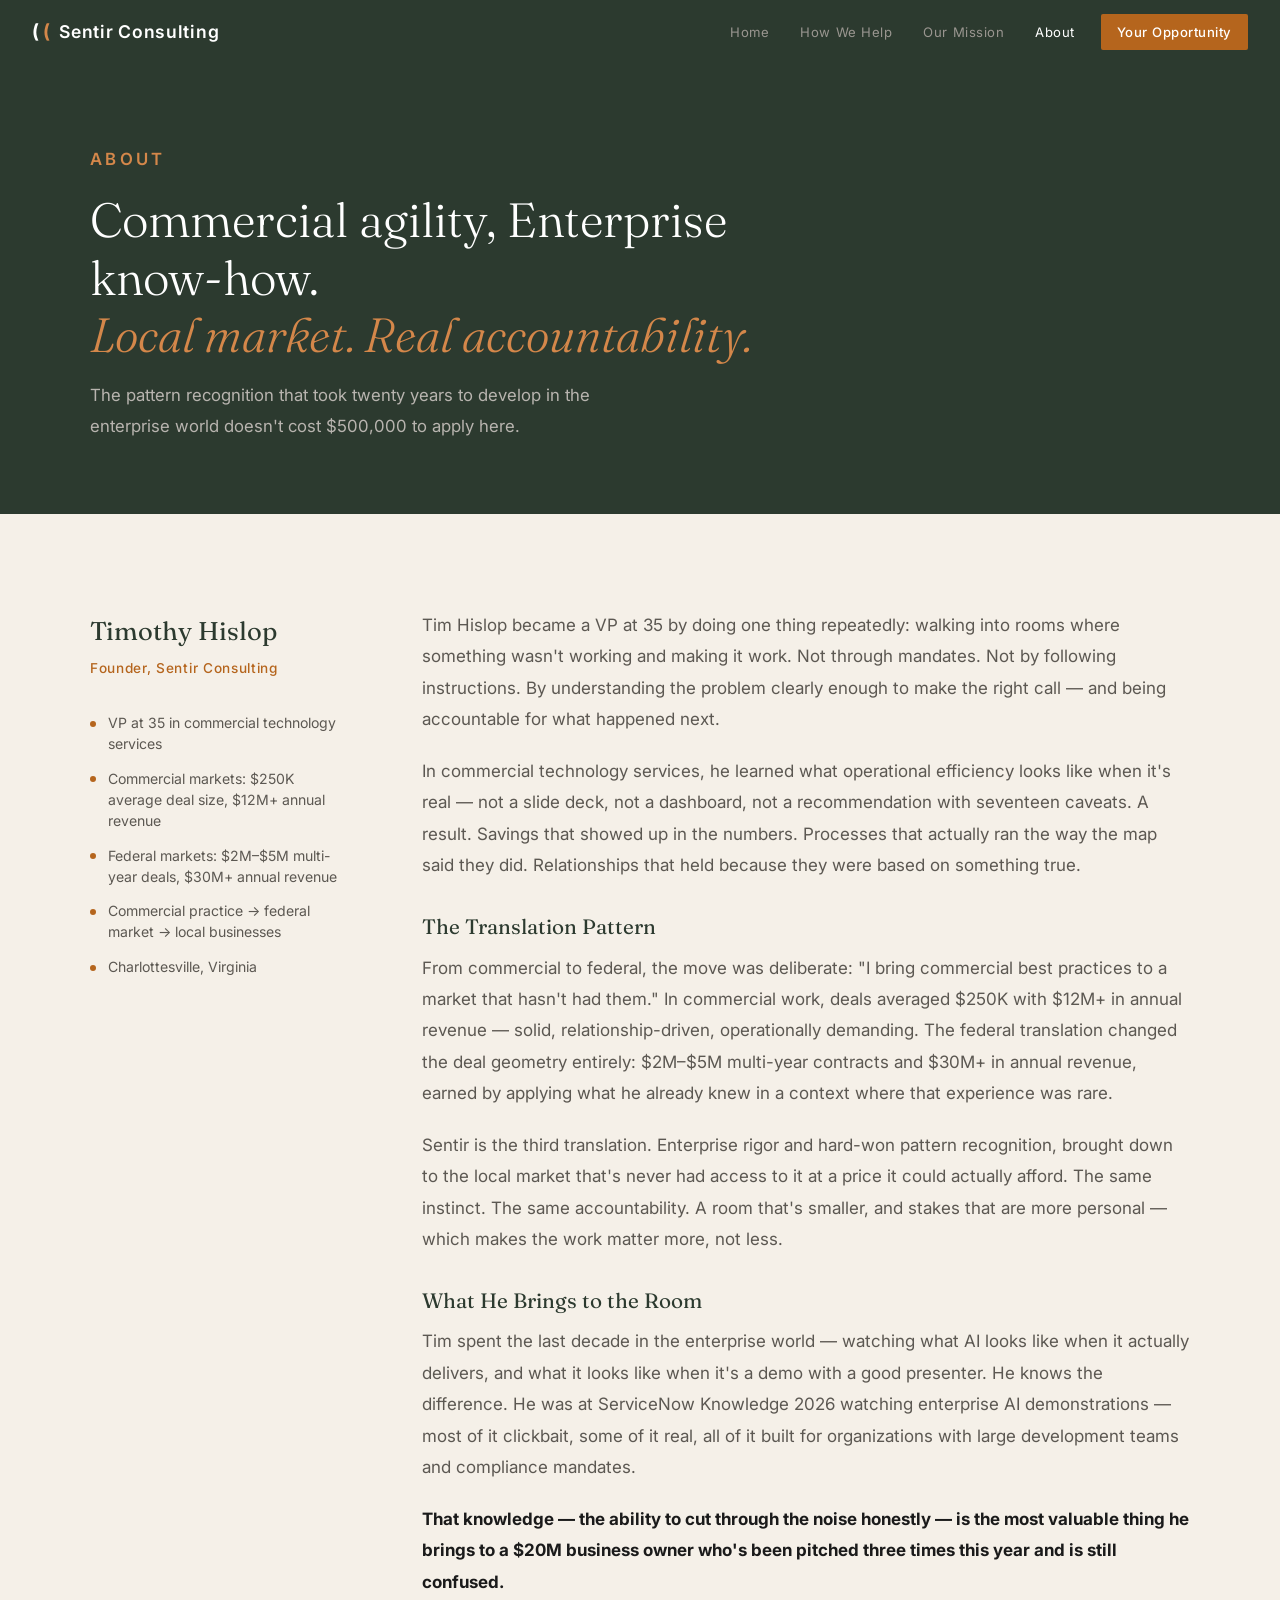
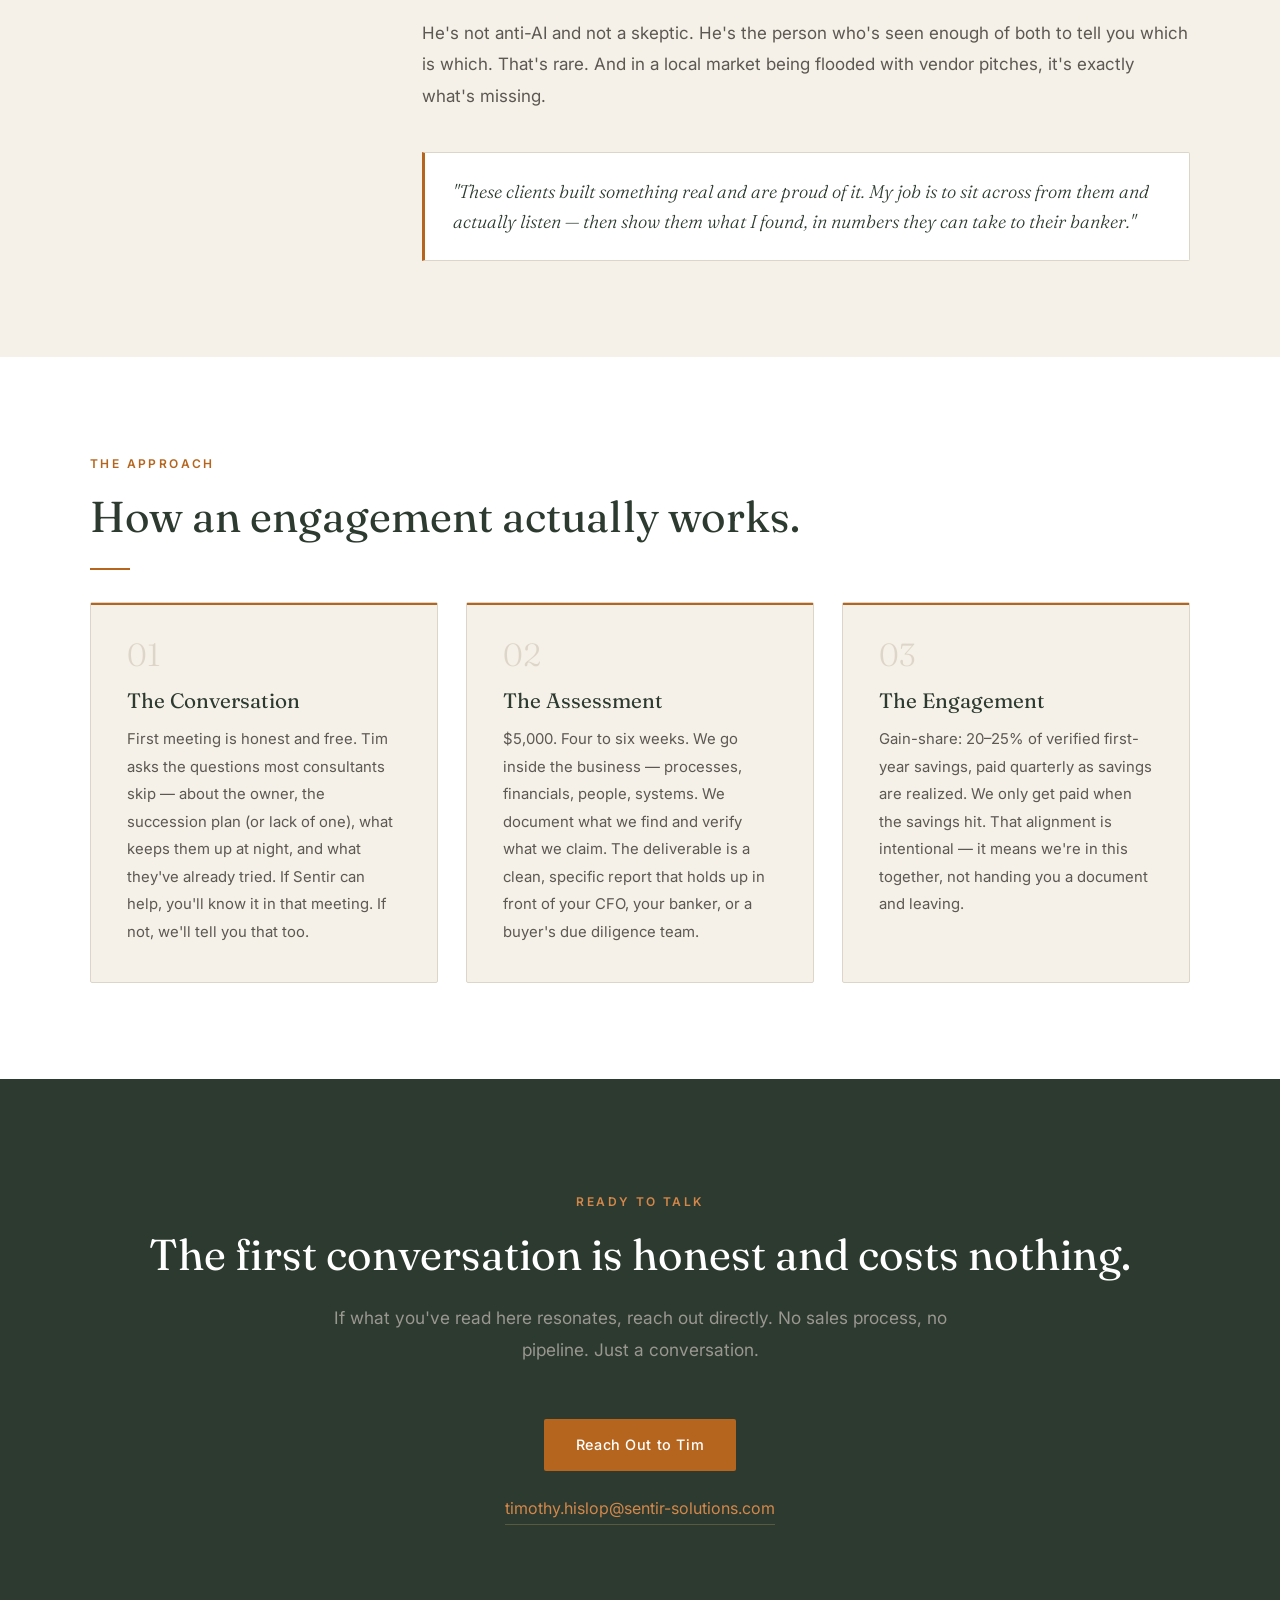
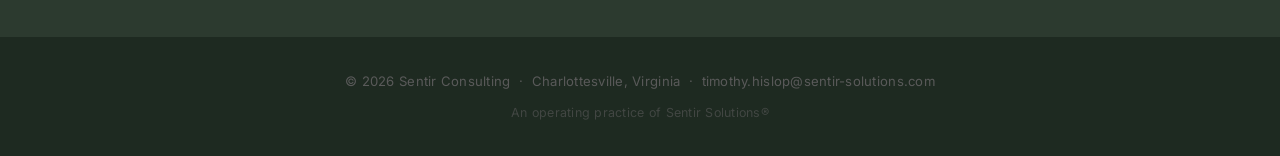
==== commit 010e2025: "Add mobile hamburger nav: js/nav.js, hamburger CSS, patched all 5 pages" ====
--- a/about.html
+++ b/about.html
@@ -21,7 +21,17 @@
       <a href="about.html" class="nav-link active">About</a>
       <a href="opportunity.html" class="nav-link cta">Your Opportunity</a>
     </div>
+    <button class="nav-hamburger" id="navHamburger" aria-label="Open menu" aria-expanded="false">
+      <span></span><span></span><span></span>
+    </button>
   </nav>
+  <div class="mobile-menu" id="mobileMenu">
+    <a href="index.html" class="mob-link">Home</a>
+    <a href="how-we-help.html" class="mob-link">How We Help</a>
+    <a href="mission.html" class="mob-link">Our Mission</a>
+    <a href="about.html" class="mob-link active">About</a>
+    <a href="opportunity.html" class="mob-link cta">Your Opportunity</a>
+  </div>
 
   <div class="page-hero">
     <div class="container">
@@ -203,5 +213,6 @@
     );
     document.querySelectorAll('.fade-in').forEach(el => observer.observe(el));
   </script>
-
-</+  <script src="js/nav.js"></script>
+</body>
+</html>
--- a/css/styles.css
+++ b/css/styles.css
@@ -460,3 +460,70 @@
   .contact-section { padding: 5rem 1.25rem; }
   .hero-intro { white-space: normal; font-size: 1.15rem; }
 }
+
+/* ── MOBILE NAV HAMBURGER ── */
+.nav-hamburger {
+  display: none;
+  flex-direction: column;
+  justify-content: center;
+  gap: 5px;
+  background: none;
+  border: none;
+  cursor: pointer;
+  padding: 0.4rem;
+  z-index: 201;
+}
+.nav-hamburger span {
+  display: block;
+  width: 22px;
+  height: 2px;
+  background: #FFFFFF;
+  border-radius: 2px;
+  transition: transform 0.25s, opacity 0.2s;
+}
+.nav-hamburger.open span:nth-child(1) { transform: translateY(7px) rotate(45deg); }
+.nav-hamburger.open span:nth-child(2) { opacity: 0; }
+.nav-hamburger.open span:nth-child(3) { transform: translateY(-7px) rotate(-45deg); }
+
+.mobile-menu {
+  display: none;
+  position: fixed;
+  top: var(--nav-h);
+  left: 0;
+  right: 0;
+  background: var(--dark);
+  border-top: 1px solid rgba(255,255,255,0.08);
+  z-index: 200;
+  padding: 1rem 1.5rem 1.5rem;
+  flex-direction: column;
+  gap: 0.25rem;
+}
+.mobile-menu.open { display: flex; }
+.mobile-menu .mob-link {
+  font-family: 'Inter', sans-serif;
+  font-size: 0.9rem;
+  font-weight: 400;
+  letter-spacing: 0.04em;
+  color: #9A9690;
+  text-decoration: none;
+  padding: 0.65rem 0.75rem;
+  border-radius: 4px;
+  transition: color 0.2s, background 0.2s;
+}
+.mobile-menu .mob-link:hover { color: #FFFFFF; background: rgba(255,255,255,0.05); }
+.mobile-menu .mob-link.active { color: #FFFFFF; }
+.mobile-menu .mob-link.cta {
+  background: var(--accent);
+  color: #FFFFFF;
+  font-weight: 500;
+  text-align: center;
+  margin-top: 0.5rem;
+  padding: 0.75rem 1rem;
+}
+.mobile-menu .mob-link.cta:hover { background: var(--accent-lt); }
+
+@media (max-width: 640px) {
+  .nav-links { display: none; }
+  .nav-hamburger { display: flex; }
+  /* override the 680px shrink rules that no longer apply */
+}
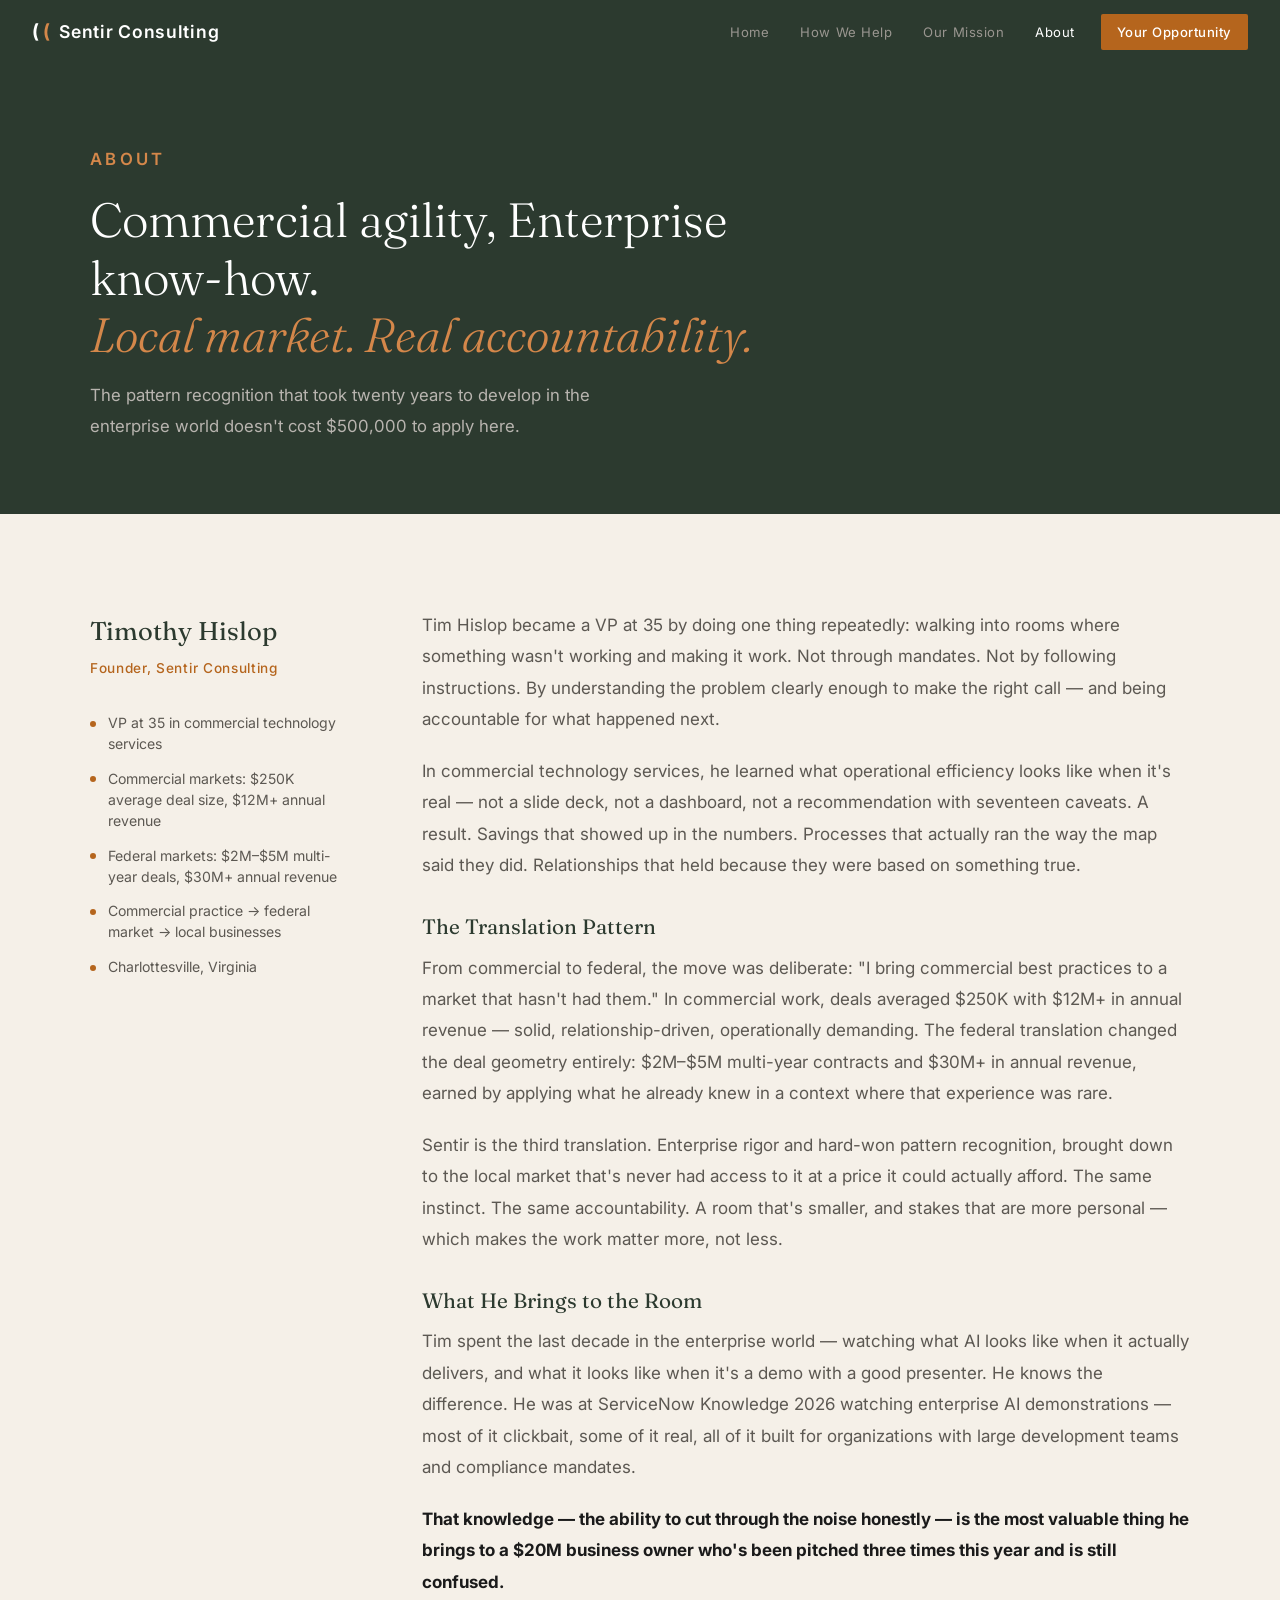
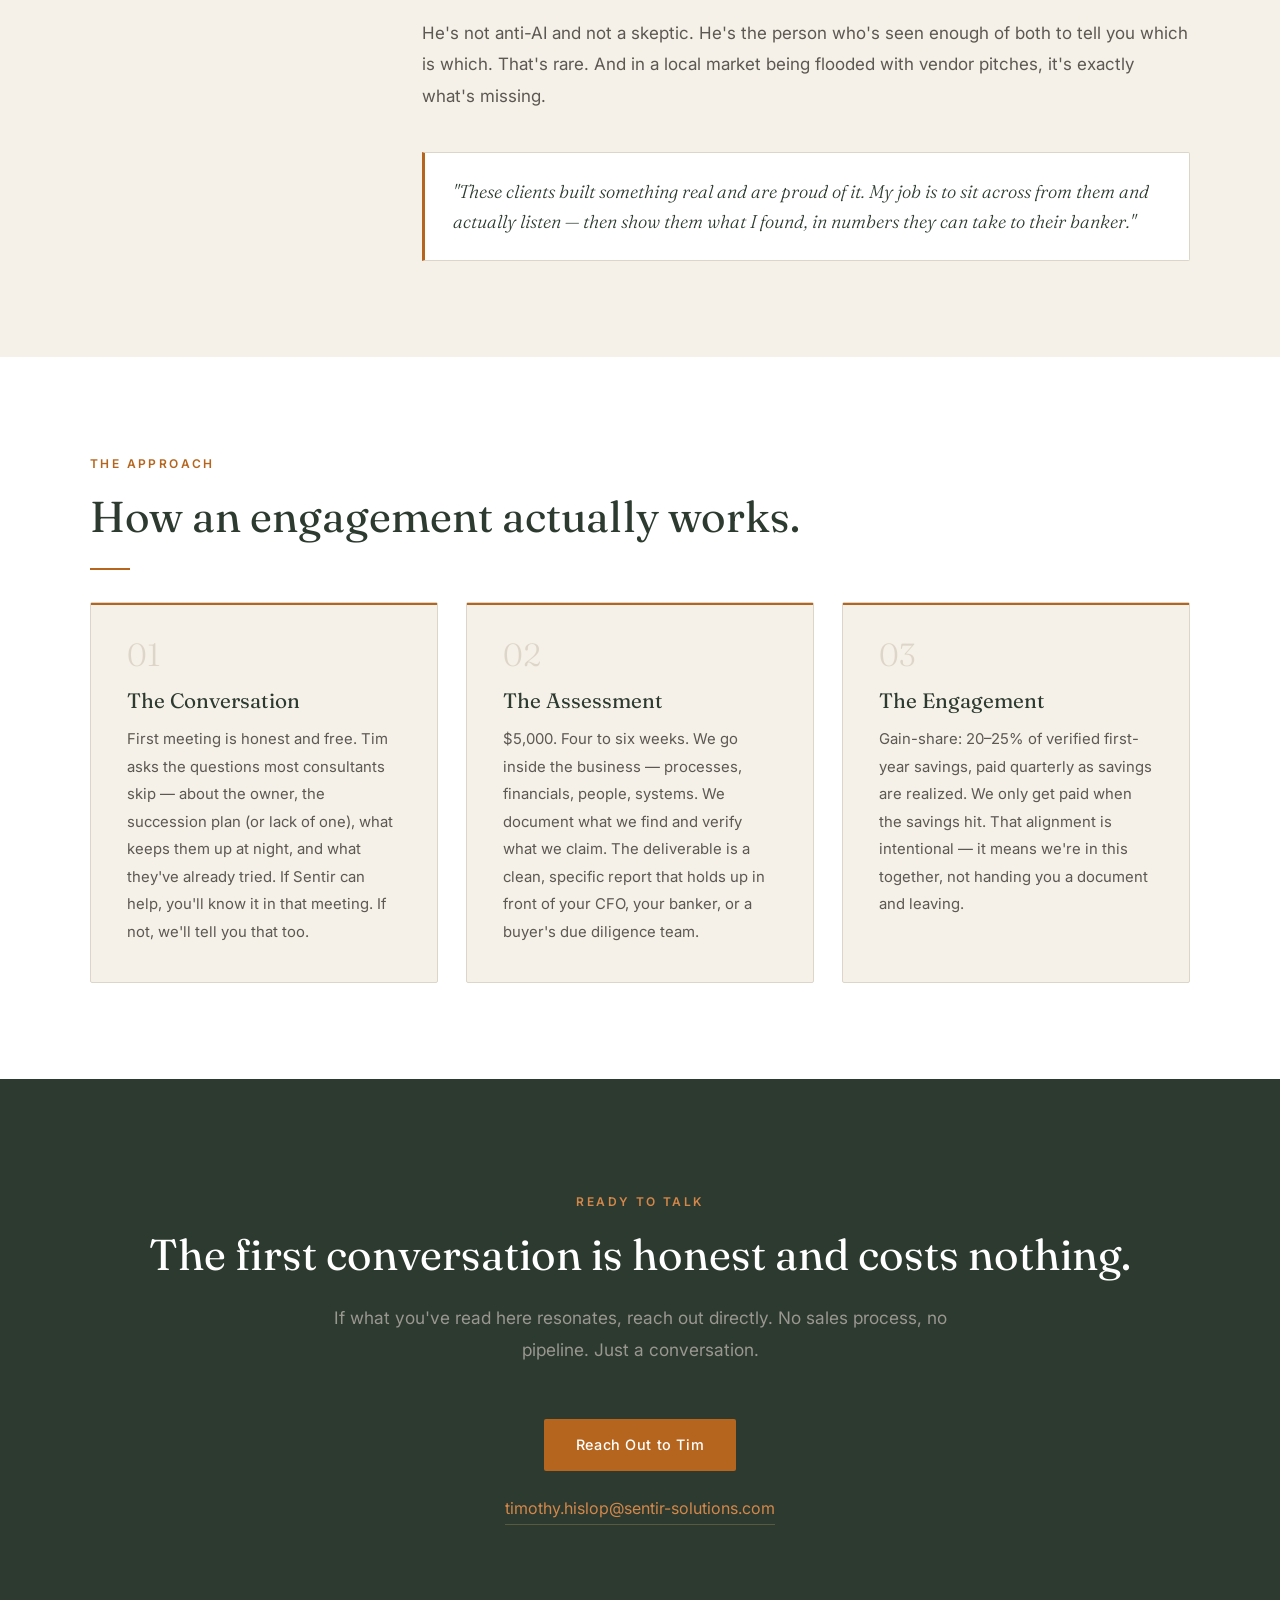
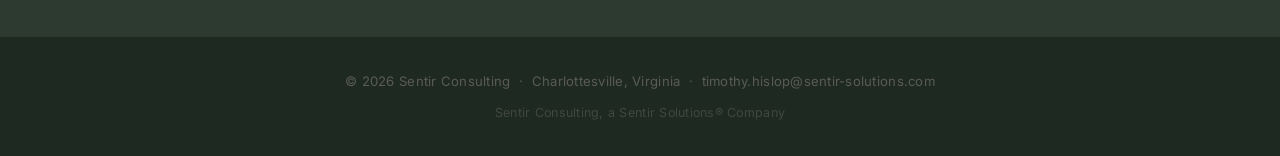
==== commit 46e1e50e: "Footer: Sentir Consulting, a Sentir Solutions Company attribution on all pages + Magnifica Humanitas" ====
--- a/about.html
+++ b/about.html
@@ -203,7 +203,7 @@
     <p>© 2026 Sentir Consulting &nbsp;·&nbsp; Charlottesville, Virginia &nbsp;·&nbsp;
       <a href="mailto:timothy.hislop@sentir-solutions.com">timothy.hislop@sentir-solutions.com</a>
     </p>
-    <p style="margin-top:0.5rem; font-size:0.78rem; opacity:0.6;">An operating practice of <a href="https://sentir-solutions.com" style="color:inherit;">Sentir Solutions®</a></p>
+    <p style="margin-top:0.5rem; font-size:0.78rem; opacity:0.6;">Sentir Consulting, a <a href="https://sentirsolutions.github.io/sentir-solutions-site/" style="color:inherit;">Sentir Solutions®</a> Company</p>
 </footer>
 
   <script>
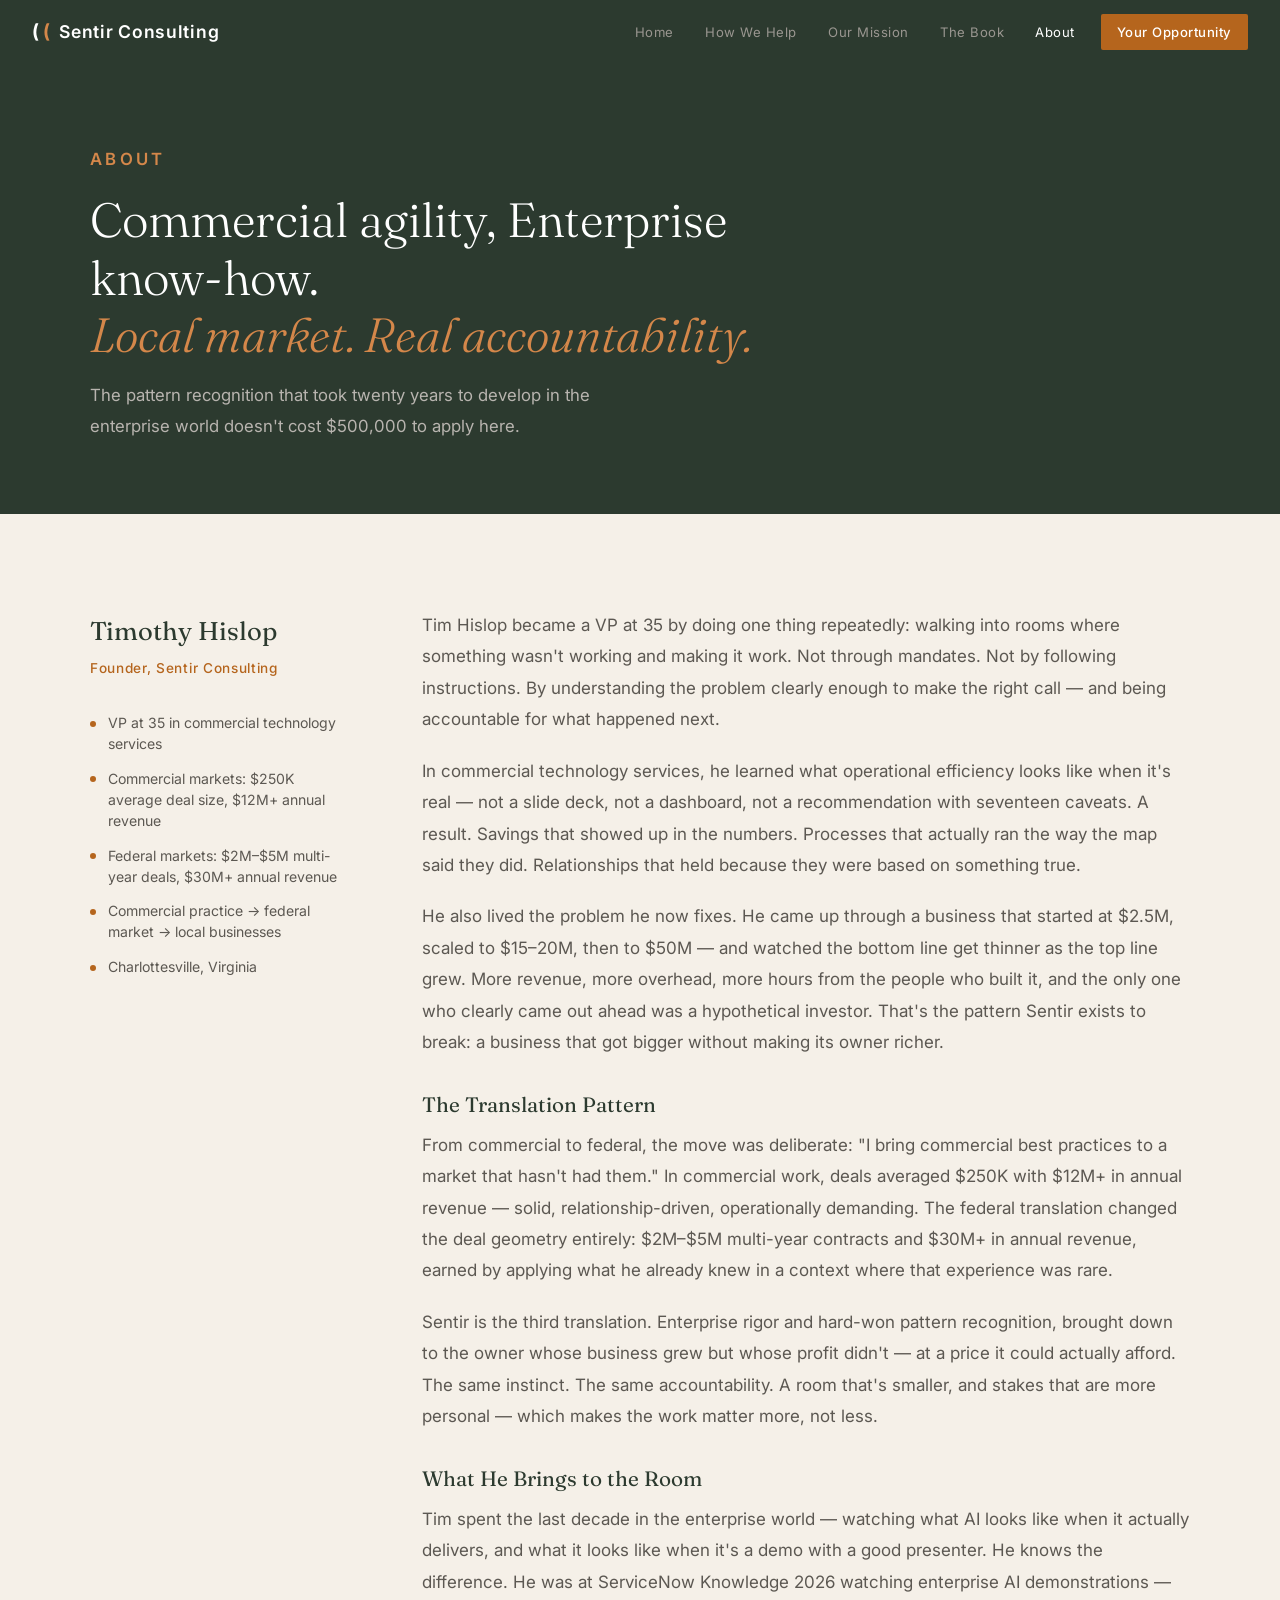
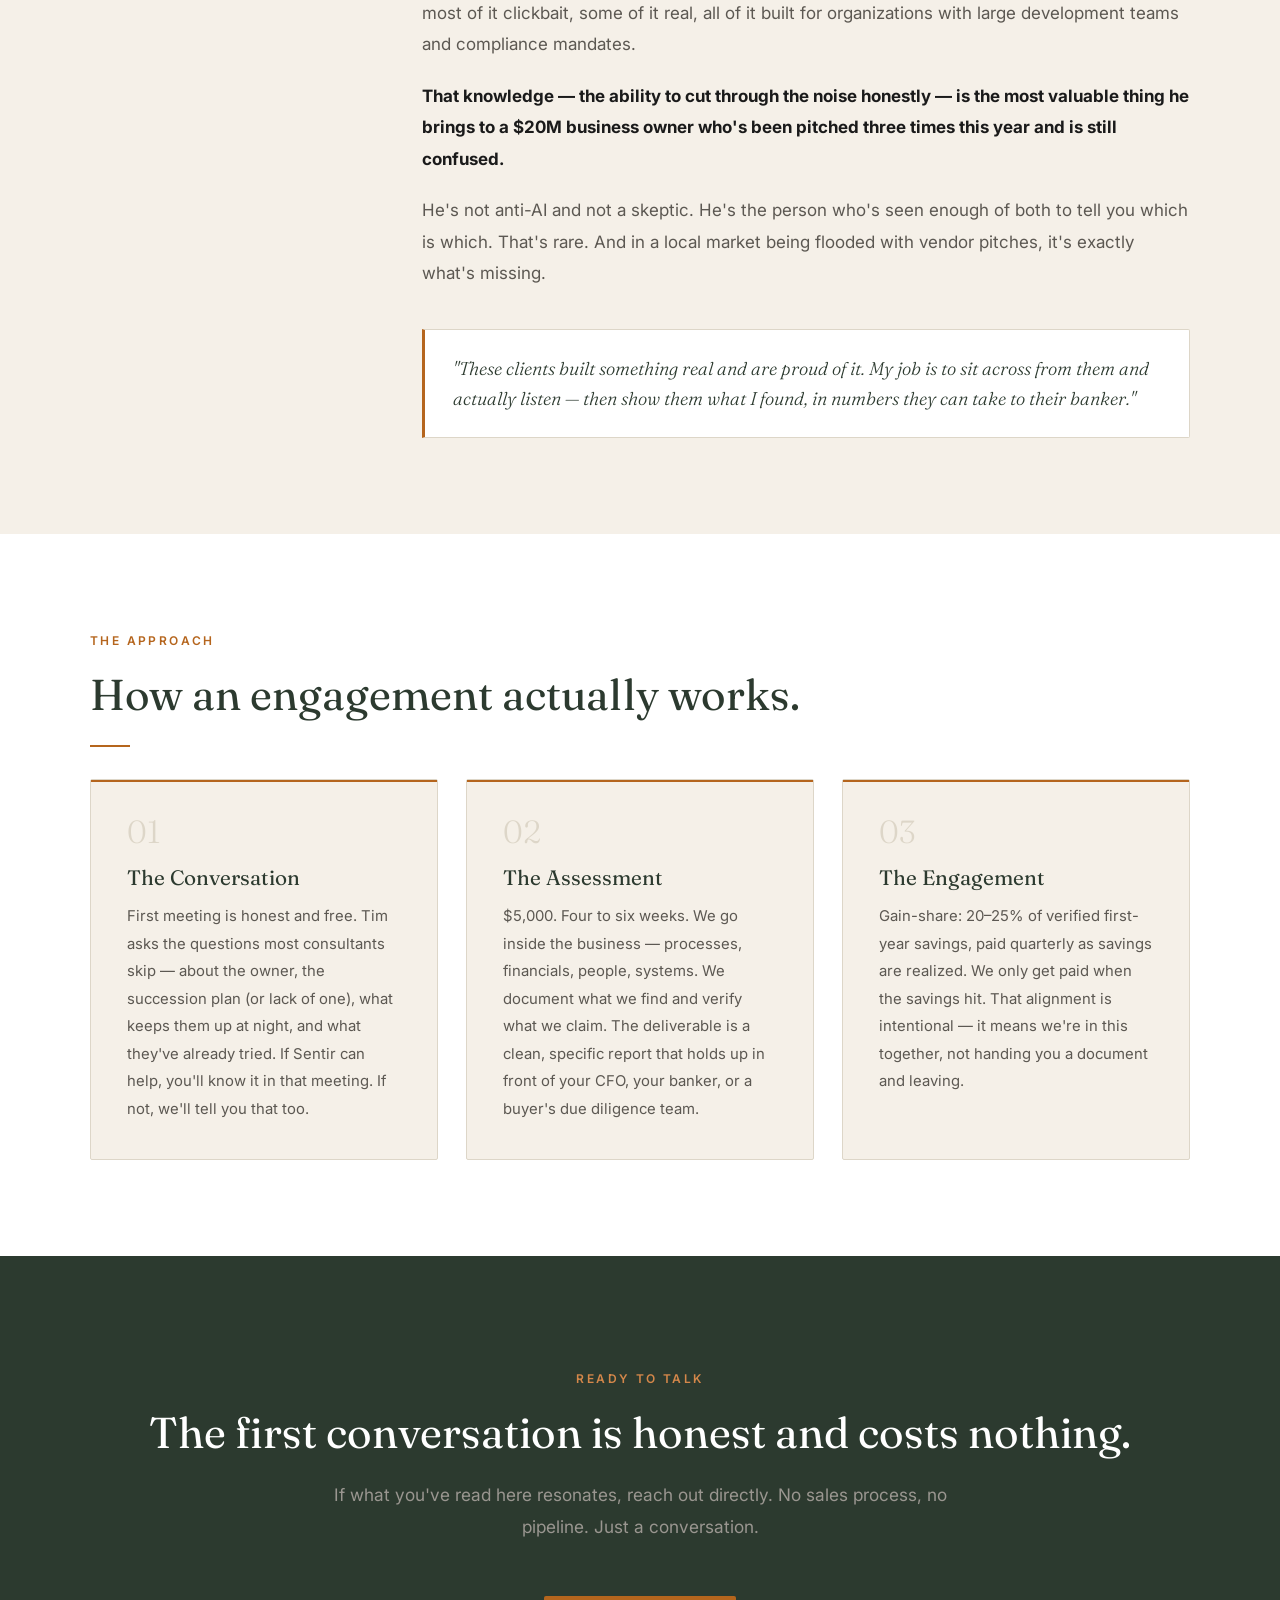
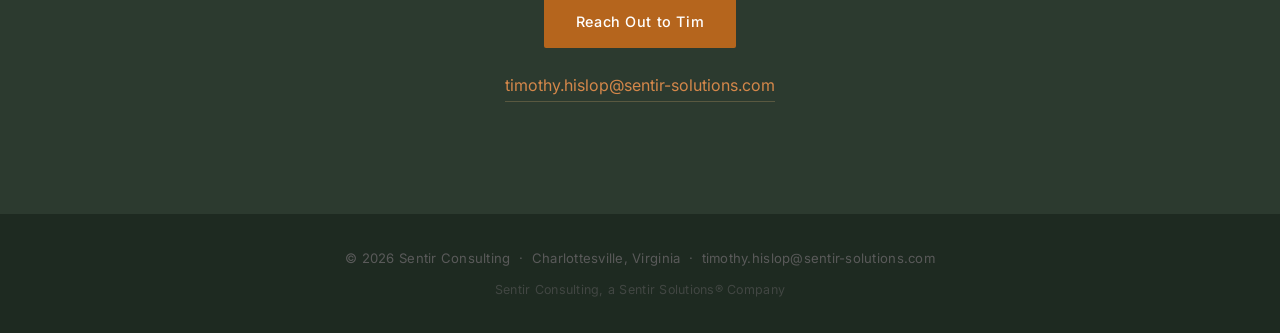
==== commit 2a77d1ec: "Add The Next Industrial Revolution book page with free PDF download; add The Book to site nav and ho" ====
--- a/about.html
+++ b/about.html
@@ -18,6 +18,7 @@
       <a href="index.html" class="nav-link">Home</a>
       <a href="how-we-help.html" class="nav-link">How We Help</a>
       <a href="mission.html" class="nav-link">Our Mission</a>
+      <a href="the-book.html" class="nav-link">The Book</a>
       <a href="about.html" class="nav-link active">About</a>
       <a href="opportunity.html" class="nav-link cta">Your Opportunity</a>
     </div>
@@ -29,6 +30,7 @@
     <a href="index.html" class="mob-link">Home</a>
     <a href="how-we-help.html" class="mob-link">How We Help</a>
     <a href="mission.html" class="mob-link">Our Mission</a>
+    <a href="the-book.html" class="mob-link">The Book</a>
     <a href="about.html" class="mob-link active">About</a>
     <a href="opportunity.html" class="mob-link cta">Your Opportunity</a>
   </div>
@@ -90,6 +92,14 @@
             Processes that actually ran the way the map said they did.
             Relationships that held because they were based on something true.
           </p>
+          <p style="color:var(--muted); margin-bottom:1.25rem;">
+            He also lived the problem he now fixes. He came up through a business that started
+            at $2.5M, scaled to $15–20M, then to $50M — and watched the bottom line get
+            thinner as the top line grew. More revenue, more overhead, more hours from the
+            people who built it, and the only one who clearly came out ahead was a hypothetical
+            investor. That's the pattern Sentir exists to break: a business that got bigger
+            without making its owner richer.
+          </p>
 
           <h3 style="margin-top:2rem; margin-bottom:0.75rem;">The Translation Pattern</h3>
           <p style="color:var(--muted); margin-bottom:1.25rem;">
@@ -102,7 +112,7 @@
           </p>
           <p style="color:var(--muted); margin-bottom:1.25rem;">
             Sentir is the third translation. Enterprise rigor and hard-won pattern recognition,
-            brought down to the local market that's never had access to it at a price
+            brought down to the owner whose business grew but whose profit didn't — at a price
             it could actually afford. The same instinct. The same accountability.
             A room that's smaller, and stakes that are more personal — which makes
             the work matter more, not less.
